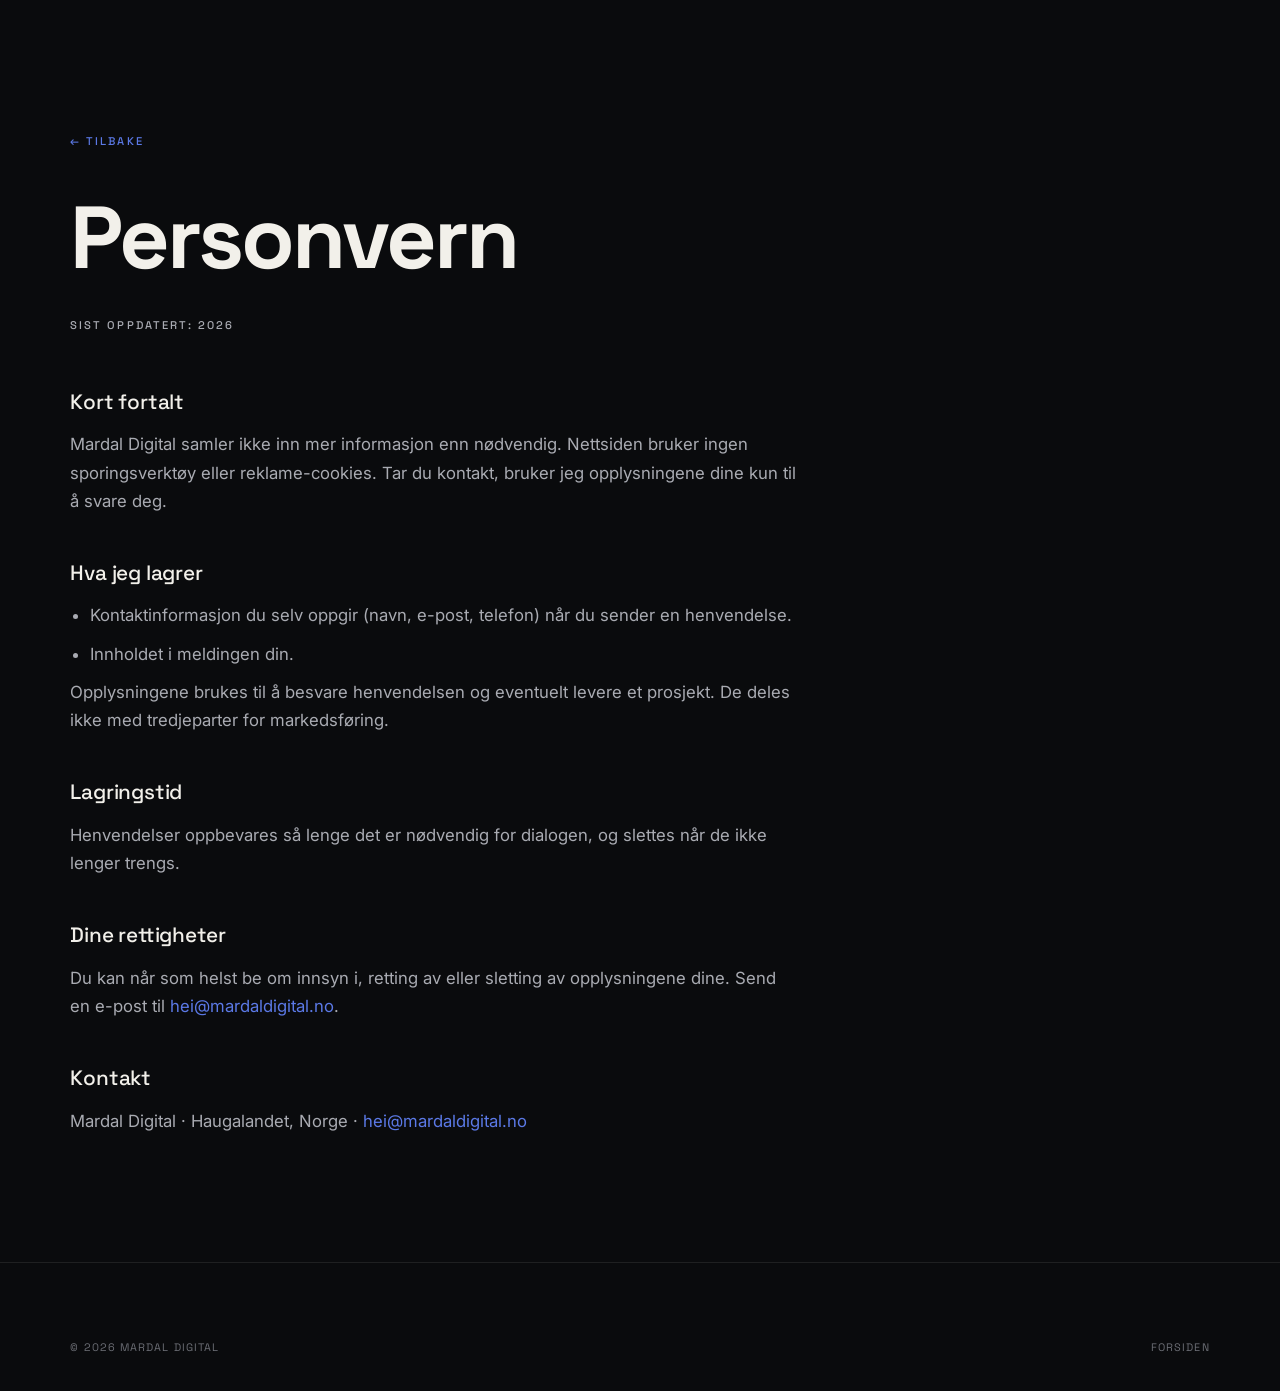
==== personvern.html @ 8a2ce215 "Mardal Digital — nettside for studioet Statisk nettside (HTML/CSS/vanilla JS) for det digitale desig" ====
<!DOCTYPE html>
<html lang="nb">
<head>
  <meta charset="UTF-8">
  <meta name="viewport" content="width=device-width, initial-scale=1.0">
  <title>Personvern — Mardal Digital</title>
  <meta name="description" content="Personvernerklæring for Mardal Digital.">
  <meta name="robots" content="index, follow">
  <meta name="theme-color" content="#0C0C0D">
  <link rel="canonical" href="https://mardaldigital.no/personvern.html">
  <link rel="icon" type="image/svg+xml" href="assets/img/favicon.svg">
  <link rel="preconnect" href="https://fonts.googleapis.com">
  <link rel="preconnect" href="https://fonts.gstatic.com" crossorigin>
  <link rel="stylesheet" href="https://fonts.googleapis.com/css2?family=Space+Grotesk:wght@400;500;700&family=Inter:wght@400;500;600&display=swap">
  <link rel="stylesheet" href="css/styles.css">
  <style>
    .legal { max-width: 66ch; }
    .legal h1 {
      font-family: var(--display); font-weight: 700;
      font-size: clamp(2.6rem, 9vw, 5.5rem); letter-spacing: -0.035em;
      line-height: 0.9; margin-bottom: 2rem;
    }
    .legal h2 {
      font-family: var(--display); font-weight: 500;
      font-size: 1.3rem; letter-spacing: -0.01em;
      margin: 2.6rem 0 0.75rem;
    }
    .legal p, .legal li { color: var(--fg-2); line-height: 1.7; margin-bottom: 0.6rem; }
    .legal ul { padding-left: 1.2rem; }
    .legal a { color: var(--accent); }
    .back { display:inline-flex; align-items:center; gap:0.5rem; margin-bottom:3rem; }
  </style>
</head>
<body>
  <a class="skip-link" href="#main">Hopp til innhold</a>
  <div class="cursor" aria-hidden="true"><span class="cursor__label">Se</span></div>

  <main class="section" id="main" style="padding-top:clamp(6rem,14vh,10rem)">
    <div class="legal">
      <a class="back label" href="index.html">← Tilbake</a>
      <h1>Personvern</h1>
      <p class="label label--dim">Sist oppdatert: 2026</p>

      <h2>Kort fortalt</h2>
      <p>Mardal Digital samler ikke inn mer informasjon enn nødvendig. Nettsiden bruker
      ingen sporingsverktøy eller reklame-cookies. Tar du kontakt, bruker jeg opplysningene
      dine kun til å svare deg.</p>

      <h2>Hva jeg lagrer</h2>
      <ul>
        <li>Kontaktinformasjon du selv oppgir (navn, e-post, telefon) når du sender en henvendelse.</li>
        <li>Innholdet i meldingen din.</li>
      </ul>
      <p>Opplysningene brukes til å besvare henvendelsen og eventuelt levere et prosjekt.
      De deles ikke med tredjeparter for markedsføring.</p>

      <h2>Lagringstid</h2>
      <p>Henvendelser oppbevares så lenge det er nødvendig for dialogen, og slettes når de
      ikke lenger trengs.</p>

      <h2>Dine rettigheter</h2>
      <p>Du kan når som helst be om innsyn i, retting av eller sletting av opplysningene dine.
      Send en e-post til <a href="mailto:hei@mardaldigital.no">hei@mardaldigital.no</a>.</p>

      <h2>Kontakt</h2>
      <p>Mardal Digital · Haugalandet, Norge · <a href="mailto:hei@mardaldigital.no">hei@mardaldigital.no</a></p>
    </div>
  </main>

  <footer class="footer">
    <div class="footer__bar">
      <span>© <span id="year">2026</span> Mardal Digital</span>
      <span><a href="index.html">Forsiden</a></span>
    </div>
  </footer>

  <script src="js/main.js"></script>
</body>
</html>
---- css/styles.css ----
/* ============================================================
   MARDAL DIGITAL — Studio
   Editorial, monokrom dybde + én dempet kald-blå aksent.
   Identitet drevet av typografi, whitespace og asymmetri.
   ============================================================ */

:root {
  /* Bakgrunner — dybde via gråtoner, ikke via lyse felt */
  --bg:        #0A0B0D;   /* near-black, hovedbakgrunn */
  --bg-2:      #0E0F12;
  --surface:   #141519;   /* mørk grå, sekundær flate */
  --surface-2: #1B1D22;   /* løftet panel */
  --surface-3: #24262C;   /* lysere panel / stage */

  /* Tekst */
  --fg:        #F2F0EA;   /* varm off-white, hovedtekst */
  --fg-2:      #A9ABB2;   /* lys grå, sekundær tekst */
  --fg-3:      #6C6E75;   /* dempet */
  --fg-4:      #45474D;   /* svært dempet / outline */

  /* Hårstreker */
  --line:   rgba(242, 240, 234, 0.09);
  --line-2: rgba(242, 240, 234, 0.16);
  --line-3: rgba(242, 240, 234, 0.28);

  /* Aksent — dempet kald elektrisk blå, brukt svært sparsomt */
  --accent:    #5B79E6;
  --accent-br: #8CA1F2;
  --accent-dk: #3A4FA8;

  /* Type */
  --display: 'Space Grotesk', 'Inter', system-ui, sans-serif;
  --sans:    'Inter', system-ui, -apple-system, 'Segoe UI', sans-serif;

  /* Layout */
  --pad: clamp(1.25rem, 5.5vw, 6rem);
  --gut: clamp(1rem, 2vw, 2rem);

  --ease:   cubic-bezier(0.16, 1, 0.3, 1);
  --ease-2: cubic-bezier(0.62, 0.04, 0.14, 1);
}

/* ---------- Reset ---------- */
*, *::before, *::after { box-sizing: border-box; }
* { margin: 0; padding: 0; }

html {
  scroll-behavior: smooth;
  -webkit-text-size-adjust: 100%;
}

body {
  font-family: var(--sans);
  background: var(--bg);
  color: var(--fg);
  line-height: 1.55;
  font-size: clamp(0.94rem, 0.9rem + 0.2vw, 1.05rem);
  -webkit-font-smoothing: antialiased;
  text-rendering: optimizeLegibility;
  overflow-x: hidden;
}

img, svg { display: block; max-width: 100%; }
a { color: inherit; text-decoration: none; }
button { font: inherit; color: inherit; background: none; border: none; cursor: pointer; }
::selection { background: var(--accent); color: #fff; }

.skip-link {
  position: absolute; left: -9999px; top: 0; z-index: 10000;
  background: var(--accent); color: #fff;
  padding: 0.7rem 1.1rem;
  font-family: var(--display); font-size: 0.75rem; letter-spacing: 0.08em;
}
.skip-link:focus { left: 1rem; top: 1rem; }

/* ---------- Typografiske primitiver ---------- */
.label {
  font-family: var(--display);
  font-weight: 500;
  font-size: 0.7rem;
  letter-spacing: 0.18em;
  text-transform: uppercase;
  color: var(--fg-2);
  display: inline-flex;
  align-items: center;
  gap: 0.55em;
}
.label b { color: var(--accent); font-weight: 500; }
.label--dim { color: var(--fg-3); }
.rule { display: inline-block; width: 2.2em; height: 1px; background: var(--line-3); }

/* ============================================================
   CUSTOM CURSOR — minimal
   ============================================================ */
.cursor {
  position: fixed; top: 0; left: 0; z-index: 9999;
  width: 40px; height: 40px;
  border: 1px solid var(--line-3);
  border-radius: 50%;
  transform: translate(-50%, -50%);
  pointer-events: none;
  opacity: 0;
  display: grid; place-items: center;
  transition: width .35s var(--ease), height .35s var(--ease),
              background .35s var(--ease), border-color .35s var(--ease),
              opacity .3s var(--ease);
  will-change: transform;
}
.cursor__label {
  font-family: var(--display); font-weight: 500;
  font-size: 0.58rem; letter-spacing: 0.12em; text-transform: uppercase;
  color: #fff; opacity: 0; transform: scale(0.6);
  transition: opacity .3s var(--ease), transform .3s var(--ease);
}
body.cursor-ready.cursor-active .cursor { opacity: 1; }
body.cursor-link .cursor { width: 12px; height: 12px; background: var(--fg); border-color: var(--fg); }
body.cursor-media .cursor {
  width: 92px; height: 92px;
  background: var(--accent); border-color: var(--accent);
}
body.cursor-media .cursor__label { opacity: 1; transform: scale(1); }
@media (pointer: coarse) { .cursor { display: none; } }

/* ============================================================
   PRELOADER — kort og subtilt
   ============================================================ */
.loader {
  position: fixed; inset: 0; z-index: 10000;
  background: var(--bg);
  display: grid; place-content: center; justify-items: center; gap: 1.4rem;
  transition: opacity .7s var(--ease), visibility .7s var(--ease);
}
.loader.done { opacity: 0; visibility: hidden; }
.loader__word {
  font-family: var(--display); font-weight: 500;
  font-size: 0.8rem; letter-spacing: 0.42em; text-transform: uppercase;
  color: var(--fg); padding-left: 0.42em;
}
.loader__track { width: min(38vw, 320px); height: 1px; background: var(--line-2); position: relative; overflow: hidden; }
.loader__track::after {
  content: ""; position: absolute; inset: 0 100% 0 0;
  background: var(--accent);
  animation: load 1.1s var(--ease-2) forwards;
}
@keyframes load { to { inset: 0 0 0 0; } }

/* ============================================================
   HEADER
   ============================================================ */
.site-header {
  position: fixed; inset: 0 0 auto 0; z-index: 900;
  display: flex; align-items: center; justify-content: space-between;
  padding: 1.4rem var(--pad);
  transition: transform .5s var(--ease), background .4s var(--ease), border-color .4s var(--ease), padding .4s var(--ease);
  border-bottom: 1px solid transparent;
}
.site-header.scrolled {
  background: rgba(10, 11, 13, 0.72);
  backdrop-filter: blur(14px);
  -webkit-backdrop-filter: blur(14px);
  border-bottom-color: var(--line);
  padding-top: 1rem; padding-bottom: 1rem;
}
.site-header.hidden { transform: translateY(-105%); }

.brand { display: inline-flex; align-items: center; gap: 0.7rem; }
.brand .md {
  width: 26px; height: 26px; flex: none;
}
.brand .md rect { fill: none; stroke: var(--fg); }
.brand .md path { fill: var(--fg); }
.brand .md line { stroke: var(--accent); }
.brand__txt {
  font-family: var(--display); font-weight: 500;
  font-size: 0.78rem; letter-spacing: 0.16em; text-transform: uppercase;
  color: var(--fg); line-height: 1;
}

.nav { display: flex; align-items: center; gap: clamp(1.2rem, 2.4vw, 2.6rem); }
.nav a {
  font-family: var(--display); font-weight: 500;
  font-size: 0.72rem; letter-spacing: 0.1em; text-transform: uppercase;
  color: var(--fg-2); position: relative; padding: 0.2rem 0;
  transition: color .3s var(--ease);
  display: inline-flex; gap: 0.45em; align-items: baseline;
}
.nav a .n { color: var(--accent); font-size: 0.62rem; }
.nav a:hover { color: var(--fg); }
.nav a::after {
  content: ""; position: absolute; left: 0; bottom: -2px; height: 1px; width: 100%;
  background: var(--accent); transform: scaleX(0); transform-origin: right;
  transition: transform .4s var(--ease);
}
.nav a:hover::after { transform: scaleX(1); transform-origin: left; }

.header-cta {
  font-family: var(--display); font-weight: 500;
  font-size: 0.72rem; letter-spacing: 0.1em; text-transform: uppercase;
  color: var(--fg);
  display: inline-flex; align-items: center; gap: 0.6em;
}
.header-cta .dot {
  width: 6px; height: 6px; border-radius: 50%; background: var(--accent);
  box-shadow: 0 0 0 0 rgba(91,121,230,0.55); animation: pulse 2.6s infinite;
}
@keyframes pulse {
  0% { box-shadow: 0 0 0 0 rgba(91,121,230,0.5); }
  70% { box-shadow: 0 0 0 7px rgba(91,121,230,0); }
  100% { box-shadow: 0 0 0 0 rgba(91,121,230,0); }
}

.menu-btn { display: none; flex-direction: column; gap: 5px; width: 30px; }
.menu-btn span { display: block; height: 1.5px; width: 100%; background: var(--fg); transition: transform .4s var(--ease), opacity .3s var(--ease); }
.menu-btn[aria-expanded="true"] span:nth-child(1) { transform: translateY(6.5px) rotate(45deg); }
.menu-btn[aria-expanded="true"] span:nth-child(2) { opacity: 0; }
.menu-btn[aria-expanded="true"] span:nth-child(3) { transform: translateY(-6.5px) rotate(-45deg); }

/* Mobil-overlay */
.mobile-nav {
  position: fixed; inset: 0; z-index: 890; background: var(--bg);
  display: flex; flex-direction: column; justify-content: center; gap: 0.2rem;
  padding: var(--pad);
  clip-path: inset(0 0 100% 0);
  transition: clip-path .7s var(--ease-2);
  pointer-events: none;
}
.mobile-nav.open { clip-path: inset(0 0 0 0); pointer-events: auto; }
.mobile-nav a {
  font-family: var(--display); font-weight: 500;
  font-size: clamp(2rem, 10vw, 3.4rem); letter-spacing: -0.02em;
  color: var(--fg); display: flex; align-items: baseline; gap: 1rem;
  padding: 0.35rem 0; border-bottom: 1px solid var(--line);
}
.mobile-nav a .n { font-size: 0.85rem; color: var(--accent); }
.mobile-nav__foot { margin-top: 2.2rem; display: flex; flex-wrap: wrap; gap: 0.8rem 2rem; }

/* ============================================================
   SECTION SHELL
   ============================================================ */
.section { position: relative; padding: clamp(5.5rem, 13vh, 12rem) var(--pad); }
.section--surface { background: var(--surface); }
.section--divider { border-top: 1px solid var(--line); }

/* 12-kolonne editorial rutenett */
.grid12 { display: grid; grid-template-columns: repeat(12, minmax(0, 1fr)); column-gap: var(--gut); }

.sec-head {
  display: grid; grid-template-columns: repeat(12, minmax(0, 1fr)); column-gap: var(--gut);
  row-gap: clamp(1.2rem, 3vw, 2rem);
  margin-bottom: clamp(3rem, 8vw, 7rem);
  align-items: end;
}
.sec-head__label { grid-column: 1 / -1; }
.sec-head__title {
  grid-column: 1 / 9;
  font-family: var(--display); font-weight: 700;
  font-size: clamp(2.4rem, 7vw, 6.5rem); line-height: 0.92; letter-spacing: -0.035em;
}
.sec-head__note { grid-column: 9 / 13; align-self: end; color: var(--fg-2); max-width: 30ch; font-size: 0.98rem; line-height: 1.5; }

/* ============================================================
   01 — HERO
   ============================================================ */
.hero {
  min-height: 100svh;
  display: grid;
  grid-template-columns: repeat(12, minmax(0, 1fr));
  grid-template-rows: minmax(6.5rem, auto) 1fr auto;
  column-gap: var(--gut);
  padding: clamp(6rem, 12vh, 8rem) var(--pad) clamp(1.6rem, 4vh, 3rem);
  position: relative;
  overflow: hidden;
}
/* svak vertikal hjelpelinje for komposisjonen */
.hero::before {
  content: ""; position: absolute; top: 0; bottom: 0;
  left: calc(var(--pad) + (100% - 2 * var(--pad)) * 0.5);
  width: 1px; background: var(--line);
  opacity: 0.6;
}
.hero__tl { grid-column: 1 / 6; grid-row: 1; align-self: start; }
.hero__tr { grid-column: 8 / 13; grid-row: 1; align-self: start; justify-self: end; text-align: right; }
.hero__tr .label { display: block; }
.hero__tr .label + .label { margin-top: 0.5rem; color: var(--fg-3); }

.hero__title { grid-column: 1 / 13; grid-row: 2; align-self: center; position: relative; }
.hero__title h1 {
  font-family: var(--display); font-weight: 700;
  font-size: clamp(3.1rem, 16.5vw, 17rem);
  line-height: 0.82; letter-spacing: -0.045em; text-transform: uppercase;
}
.hero__title .l { display: block; overflow: hidden; }
.hero__title .l > span { display: inline-block; transform: translateY(105%); transition: transform 1s var(--ease-2); }
.hero.ready .hero__title .l > span { transform: translateY(0); }
/* MARDAL er bredest (M + A + R + D) → flush; DIGITAL rykkes inn for asymmetri */
.hero__title .l2 { text-indent: clamp(0px, 7vw, 7rem); }
.hero__title .l2 > span {
  color: transparent;
  -webkit-text-stroke: clamp(1px, 0.14vw, 2px) var(--fg-4);
  text-stroke: clamp(1px, 0.14vw, 2px) var(--fg-4);
  transition-delay: 0.12s;
}
/* liten aksentindeks som overlapper tittelen */
.hero__title .idx {
  position: absolute; top: -0.4em; right: clamp(0px, 3vw, 4rem);
  font-family: var(--display); font-weight: 500;
  font-size: 0.72rem; letter-spacing: 0.16em; color: var(--accent);
  writing-mode: vertical-rl;
}

.hero__meta { grid-column: 10 / 13; grid-row: 3; justify-self: end; align-self: end; text-align: right; }
.hero__meta .label { display: block; color: var(--fg-3); }

.hero__lead { grid-column: 1 / 8; grid-row: 3; align-self: end; }
.hero__lead p {
  font-size: clamp(1.1rem, 1.7vw, 1.55rem); line-height: 1.2; letter-spacing: -0.01em;
  max-width: 26ch; color: var(--fg);
}
.hero__lead .label { margin-bottom: 1.1rem; }

.hero__scroll {
  grid-column: 1 / 4; grid-row: 3; align-self: end;
  display: none; /* plasseres i lead på store skjermer */
}

/* ============================================================
   02 — SELECTED WORK
   ============================================================ */
.case { position: relative; }
.case__head {
  display: grid; grid-template-columns: repeat(12, minmax(0,1fr)); column-gap: var(--gut);
  align-items: end; margin-bottom: clamp(2rem, 4vw, 3.5rem);
}
.case__no { grid-column: 1 / 3; font-family: var(--display); color: var(--accent); font-weight: 500; font-size: 0.9rem; letter-spacing: 0.08em; }
.case__title {
  grid-column: 1 / 10;
  font-family: var(--display); font-weight: 700; text-transform: uppercase;
  font-size: clamp(2.8rem, 11vw, 10rem); line-height: 0.82; letter-spacing: -0.045em;
  margin-top: 0.4rem;
}
.case__meta {
  grid-column: 10 / 13; align-self: end; text-align: right;
  font-family: var(--display); font-size: 0.74rem; letter-spacing: 0.06em; color: var(--fg-2); line-height: 2;
  text-transform: uppercase;
}
.case__meta a { color: var(--fg); border-bottom: 1px solid var(--accent); }

/* Stage med desktop + overlappende mobil */
.case__visual {
  position: relative;
  background: var(--surface);
  border: 1px solid var(--line);
  padding: clamp(1.5rem, 5vw, 5.5rem) clamp(1.5rem, 5vw, 5.5rem) clamp(4rem, 9vw, 8rem);
}
.case__visual .tag {
  position: absolute; top: 1.1rem; left: 1.3rem;
  font-family: var(--display); font-size: 0.62rem; letter-spacing: 0.16em; text-transform: uppercase; color: var(--fg-3);
}
.case__desktop {
  width: 100%; max-width: 1180px; margin: 0 auto;
  box-shadow: 0 40px 90px -40px rgba(0,0,0,0.8);
  will-change: transform;
}
.case__phone {
  position: absolute; right: clamp(1.2rem, 5vw, 5rem); bottom: clamp(-1rem, 1vw, 1rem);
  width: clamp(120px, 15vw, 210px);
  filter: drop-shadow(0 30px 50px rgba(0,0,0,0.6));
  will-change: transform;
}

/* Kort tekst + fakta */
.case__foot {
  display: grid; grid-template-columns: repeat(12, minmax(0,1fr)); column-gap: var(--gut); row-gap: 2.5rem;
  margin-top: clamp(2.5rem, 5vw, 4rem);
  padding-top: clamp(1.6rem, 3vw, 2.4rem);
  border-top: 1px solid var(--line);
}
.case__lead { grid-column: 1 / 7; font-size: clamp(1.15rem, 2vw, 1.6rem); line-height: 1.3; letter-spacing: -0.01em; max-width: 30ch; }
.case__facts { grid-column: 8 / 13; display: grid; grid-template-columns: 1fr 1fr; gap: 1.6rem 2rem; align-self: start; }
.case__facts dt { font-family: var(--display); font-size: 0.62rem; letter-spacing: 0.16em; text-transform: uppercase; color: var(--fg-3); margin-bottom: 0.4rem; }
.case__facts dd { color: var(--fg); font-size: 0.98rem; }

/* Skalerbar prosjektliste */
.work-list { margin-top: clamp(3rem, 6vw, 5rem); border-top: 1px solid var(--line); }
.work-list .row {
  display: grid; grid-template-columns: 3rem 1fr auto; align-items: center; gap: 1.5rem;
  padding: 1.5rem 0.2rem; border-bottom: 1px solid var(--line); color: var(--fg-3);
}
.work-list .row .n { font-family: var(--display); font-size: 0.85rem; }
.work-list .row .t { font-family: var(--display); font-weight: 700; font-size: clamp(1.2rem, 2.6vw, 1.9rem); letter-spacing: -0.02em; }
.work-list .row .s { font-family: var(--display); font-size: 0.68rem; letter-spacing: 0.14em; text-transform: uppercase; }
.work-list .row.open { color: var(--fg); }
.work-list .row.open .s { color: var(--accent); }

/* ============================================================
   03 — TJENESTER + PRISER (editorial index)
   ============================================================ */
.offer { border-top: 1px solid var(--line); }
.offer__row {
  display: grid;
  grid-template-columns: 4.5rem minmax(0, 1fr) minmax(0, 26ch) auto;
  column-gap: clamp(1rem, 3vw, 3rem); align-items: baseline;
  padding: clamp(1.8rem, 3.5vw, 2.8rem) 0.2rem;
  border-bottom: 1px solid var(--line);
  transition: background .4s var(--ease);
}
.offer__row:hover { background: var(--bg-2); }
.offer__no { font-family: var(--display); font-size: 0.8rem; color: var(--fg-3); transition: color .3s var(--ease); }
.offer__row:hover .offer__no { color: var(--accent); }
.offer__name {
  font-family: var(--display); font-weight: 700;
  font-size: clamp(1.6rem, 4vw, 3.1rem); letter-spacing: -0.03em; line-height: 1;
  transition: transform .5s var(--ease);
}
.offer__row:hover .offer__name { transform: translateX(clamp(0px, 1.2vw, 1.1rem)); }
.offer__desc { color: var(--fg-2); font-size: 0.96rem; line-height: 1.5; }
.offer__price { justify-self: end; text-align: right; }
.offer__price .amt { font-family: var(--display); font-weight: 500; font-size: clamp(1rem, 1.8vw, 1.35rem); color: var(--fg); white-space: nowrap; }
.offer__price .from { display: block; font-family: var(--display); font-size: 0.6rem; letter-spacing: 0.16em; text-transform: uppercase; color: var(--fg-3); margin-bottom: 0.3rem; }
.offer__note {
  margin-top: 1.6rem; font-family: var(--display);
  font-size: 0.66rem; letter-spacing: 0.14em; text-transform: uppercase; color: var(--fg-3);
}

/* ============================================================
   04 — PROSESS
   ============================================================ */
.proc__intro {
  grid-column: 1 / 8;
  font-family: var(--display); font-weight: 500;
  font-size: clamp(1.5rem, 3.6vw, 2.8rem); line-height: 1.08; letter-spacing: -0.025em;
  color: var(--fg); max-width: 20ch;
  margin-bottom: clamp(3rem, 6vw, 5rem);
}
.steps { border-top: 1px solid var(--line-2); }
.step {
  display: grid; grid-template-columns: 5.5rem minmax(0,1fr) minmax(0, 42ch);
  column-gap: clamp(1rem, 4vw, 4rem); align-items: baseline;
  padding: clamp(1.8rem, 4vw, 3rem) 0.2rem;
  border-bottom: 1px solid var(--line);
  transition: background .4s var(--ease);
}
.step:hover { background: var(--surface); }
.step__no { font-family: var(--display); font-size: 0.8rem; letter-spacing: 0.06em; color: var(--accent); }
.step__title {
  font-family: var(--display); font-weight: 700;
  font-size: clamp(1.7rem, 4.5vw, 3.4rem); letter-spacing: -0.03em; line-height: 1;
}
.step__desc { color: var(--fg-2); line-height: 1.55; padding-top: 0.5rem; }

/* ============================================================
   05 — OM
   ============================================================ */
.about { display: grid; grid-template-columns: repeat(12, minmax(0,1fr)); column-gap: var(--gut); row-gap: clamp(2.5rem, 5vw, 4.5rem); }
.about__statement {
  grid-column: 1 / 10;
  font-family: var(--display); font-weight: 500;
  font-size: clamp(1.7rem, 4.4vw, 3.6rem); line-height: 1.12; letter-spacing: -0.03em;
  max-width: 22ch;
}
.about__statement .dim { color: var(--fg-3); }
.about__side { grid-column: 11 / 13; align-self: start; }
.about__meta { grid-column: 1 / 13; display: grid; grid-template-columns: repeat(3, 1fr); gap: clamp(1.5rem, 3vw, 3rem); border-top: 1px solid var(--line); padding-top: clamp(2rem, 4vw, 3rem); }
.about__meta h4 { font-family: var(--display); font-size: 0.66rem; letter-spacing: 0.16em; text-transform: uppercase; color: var(--fg-3); margin-bottom: 1rem; }
.about__meta ul { list-style: none; display: grid; gap: 0.55rem; }
.about__meta li { display: flex; align-items: baseline; gap: 0.7rem; color: var(--fg-2); }
.about__meta li::before { content: ""; width: 0.55em; height: 1px; background: var(--accent); transform: translateY(-0.3em); flex: none; }

/* ============================================================
   06 — KONTAKT
   ============================================================ */
.contact__pre { color: var(--fg-2); max-width: 26ch; font-size: clamp(1.05rem, 2vw, 1.4rem); line-height: 1.25; margin-bottom: clamp(2.2rem, 5vw, 3.5rem); }
.contact__mail {
  font-family: var(--display); font-weight: 700;
  font-size: clamp(2rem, 9.5vw, 9.5rem); line-height: 0.86; letter-spacing: -0.045em;
  display: inline-block; color: var(--fg); word-break: break-word;
  transition: color .4s var(--ease);
}
.contact__mail:hover { color: var(--accent); }
.contact__mail .arw { display: inline-block; transition: transform .4s var(--ease); }
.contact__mail:hover .arw { transform: translate(0.12em, -0.12em); }
.contact__row {
  margin-top: clamp(3rem, 7vw, 6rem); display: grid;
  grid-template-columns: repeat(12, minmax(0,1fr)); column-gap: var(--gut); row-gap: 2rem;
  border-top: 1px solid var(--line); padding-top: 2.2rem;
}
.contact__row .block { grid-column: span 4; }
.contact__row .block:last-child { justify-self: end; text-align: right; }
.contact__row .block .label { display: block; margin-bottom: 0.7rem; }
.contact__row .block a:hover { color: var(--accent); }
.contact__row .socials { display: flex; gap: 1.4rem; font-family: var(--display); font-size: 0.74rem; letter-spacing: 0.1em; text-transform: uppercase; }
.contact__row .socials a { position: relative; }
.contact__row .socials a::after { content:""; position:absolute; left:0; bottom:-3px; height:1px; width:100%; background: var(--accent); transform: scaleX(0); transform-origin:right; transition: transform .4s var(--ease); }
.contact__row .socials a:hover::after { transform: scaleX(1); transform-origin:left; }

/* ============================================================
   FOOTER
   ============================================================ */
.footer { padding: clamp(3rem, 6vw, 5rem) var(--pad) 2.2rem; border-top: 1px solid var(--line); }
.footer__big {
  font-family: var(--display); font-weight: 700; text-transform: uppercase;
  font-size: clamp(2.6rem, 15vw, 13rem); line-height: 0.82; letter-spacing: -0.04em;
  color: transparent; -webkit-text-stroke: 1px var(--line-2); text-stroke: 1px var(--line-2);
  margin-bottom: 2rem; white-space: nowrap; overflow: hidden;
}
.footer__bar {
  display: flex; justify-content: space-between; gap: 1.4rem; flex-wrap: wrap; align-items: center;
  font-family: var(--display); font-size: 0.68rem; letter-spacing: 0.1em; text-transform: uppercase; color: var(--fg-3);
}
.footer__bar a:hover { color: var(--fg); }
.footer__clock b { color: var(--accent); font-weight: 500; }

/* ============================================================
   REVEAL
   ============================================================ */
[data-reveal] {
  opacity: 0; transform: translateY(24px);
  transition: opacity 1s var(--ease), transform 1s var(--ease);
  transition-delay: calc(var(--i, 0) * 80ms);
}
[data-reveal].in { opacity: 1; transform: none; }

/* ============================================================
   RESPONSIVE
   ============================================================ */
@media (max-width: 1024px) {
  .sec-head__title { grid-column: 1 / 10; }
  .sec-head__note { grid-column: 1 / 9; }
  .case__lead { grid-column: 1 / 13; }
  .case__facts { grid-column: 1 / 13; }
  .proc__intro { grid-column: 1 / 13; }
  .about__statement { grid-column: 1 / 13; }
  .about__side { grid-column: 1 / 13; }
  .offer__row { grid-template-columns: 3rem minmax(0,1fr) auto; }
  .offer__desc { display: none; }
}
@media (max-width: 720px) {
  .nav, .header-cta { display: none; }
  .menu-btn { display: flex; }
  .hero { grid-template-rows: auto 1fr auto auto; }
  .hero::before { display: none; }
  .hero__tr { grid-column: 7 / 13; }
  .hero__title .l2 { text-indent: 0; }
  .hero__title .idx { display: none; }
  .hero__lead { grid-column: 1 / 13; }
  .hero__meta { grid-column: 1 / 13; grid-row: 4; justify-self: start; text-align: left; margin-top: 1.5rem; }
  .case__title { grid-column: 1 / 13; }
  .case__meta { grid-column: 1 / 13; text-align: left; margin-top: 1rem; }
  .case__phone { position: static; width: 46%; margin: 1.5rem 0 0 auto; }
  .step { grid-template-columns: 3rem 1fr; }
  .step__desc { grid-column: 1 / 3; padding-top: 1rem; }
  .about__meta { grid-template-columns: 1fr; }
  .contact__row .block { grid-column: span 12; }
  .contact__row .block:last-child { justify-self: start; text-align: left; }
  .footer__big { white-space: normal; }
}

/* ============================================================
   A11Y / MOTION
   ============================================================ */
:focus-visible { outline: 2px solid var(--accent); outline-offset: 3px; }

@media (prefers-reduced-motion: reduce) {
  *, *::before, *::after { animation-duration: .001ms !important; animation-iteration-count: 1 !important; transition-duration: .001ms !important; scroll-behavior: auto !important; }
  .hero__title .l > span { transform: none !important; }
  [data-reveal] { opacity: 1 !important; transform: none !important; }
  .loader { display: none !important; }
  .cursor { display: none !important; }
}
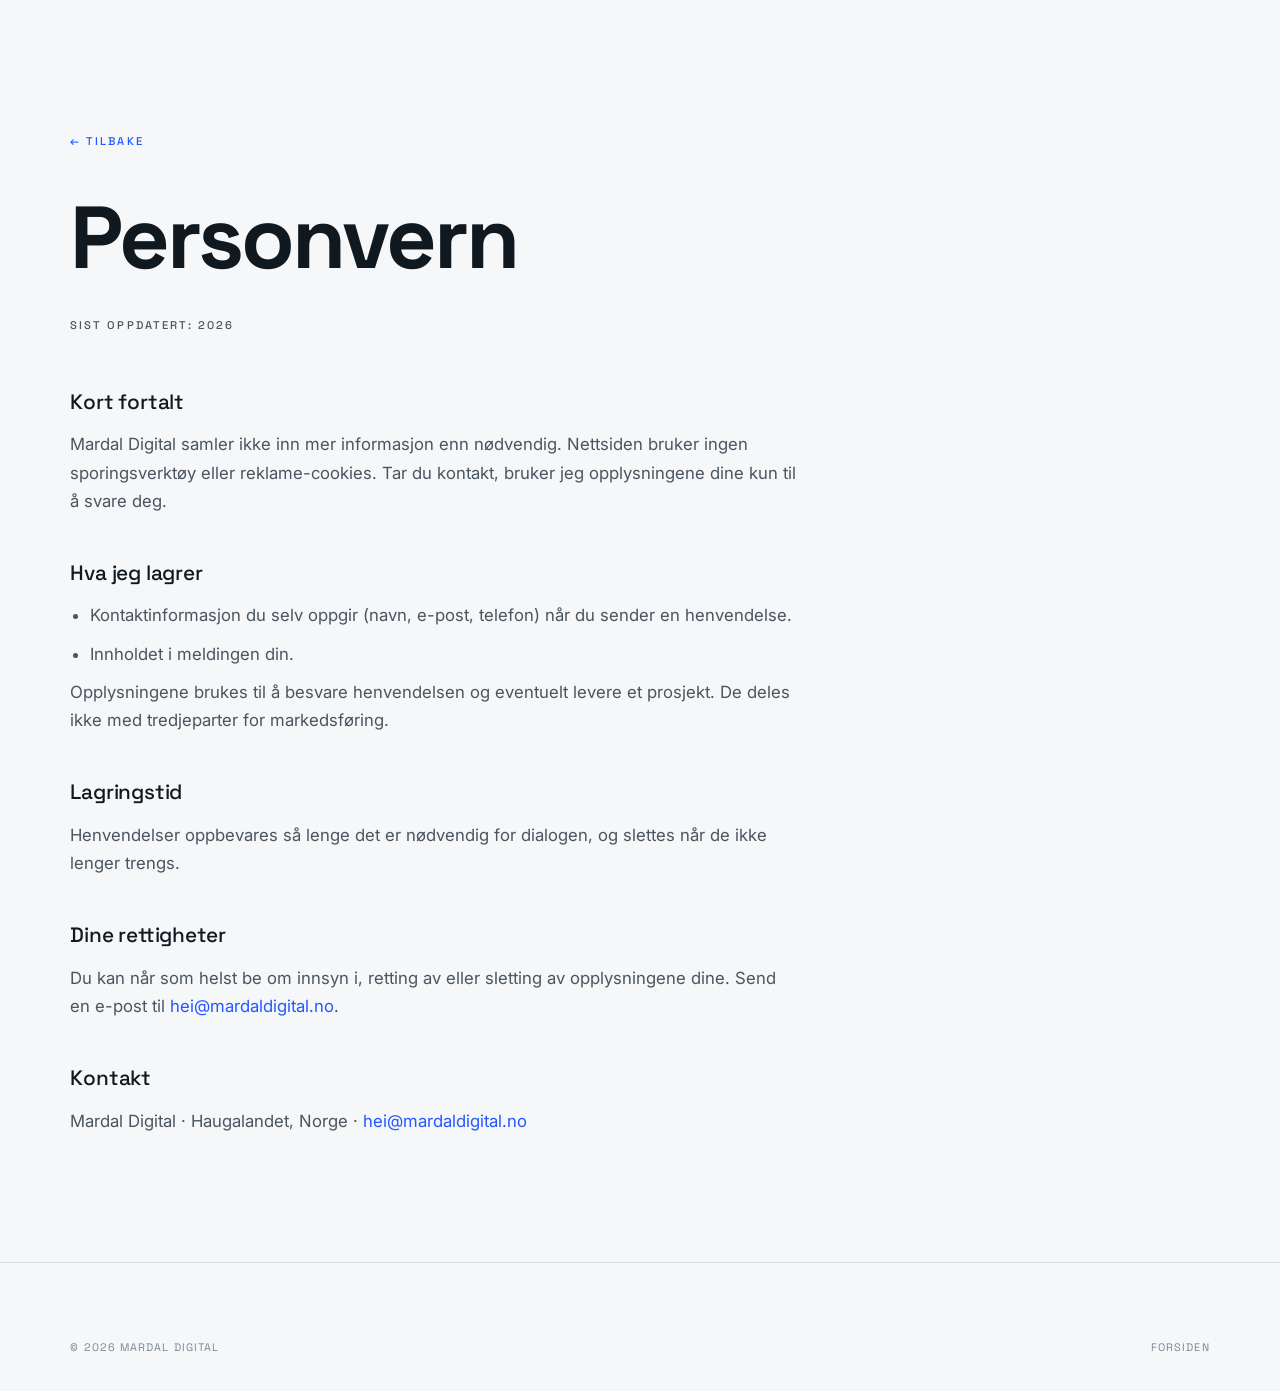
==== commit 317eaf4a: "Palette: bytt til lyst, varmt premium-uttrykk med blå aksent Full fargeomlegging fra mørkt til lyst," ====
--- a/personvern.html
+++ b/personvern.html
@@ -6,7 +6,7 @@
   <title>Personvern — Mardal Digital</title>
   <meta name="description" content="Personvernerklæring for Mardal Digital.">
   <meta name="robots" content="index, follow">
-  <meta name="theme-color" content="#0C0C0D">
+  <meta name="theme-color" content="#F5F7F8">
   <link rel="canonical" href="https://mardaldigital.no/personvern.html">
   <link rel="icon" type="image/svg+xml" href="assets/img/favicon.svg">
   <link rel="preconnect" href="https://fonts.googleapis.com">
--- a/css/styles.css
+++ b/css/styles.css
@@ -5,28 +5,34 @@
    ============================================================ */
 
 :root {
-  /* Bakgrunner — dybde via gråtoner, ikke via lyse felt */
-  --bg:        #0A0B0D;   /* near-black, hovedbakgrunn */
-  --bg-2:      #0E0F12;
-  --surface:   #141519;   /* mørk grå, sekundær flate */
-  --surface-2: #1B1D22;   /* løftet panel */
-  --surface-3: #24262C;   /* lysere panel / stage */
-
-  /* Tekst */
-  --fg:        #F2F0EA;   /* varm off-white, hovedtekst */
-  --fg-2:      #A9ABB2;   /* lys grå, sekundær tekst */
-  --fg-3:      #6C6E75;   /* dempet */
-  --fg-4:      #45474D;   /* svært dempet / outline */
-
-  /* Hårstreker */
-  --line:   rgba(242, 240, 234, 0.09);
-  --line-2: rgba(242, 240, 234, 0.16);
-  --line-3: rgba(242, 240, 234, 0.28);
-
-  /* Aksent — dempet kald elektrisk blå, brukt svært sparsomt */
-  --accent:    #5B79E6;
-  --accent-br: #8CA1F2;
-  --accent-dk: #3A4FA8;
+  /* Bakgrunner — lyst og luftig, med svært svake blågrå toner (ingen ren hvit) */
+  --bg:        #F5F7F8;   /* off-white / veldig lys grå, hovedbakgrunn */
+  --bg-2:      #EDF1F6;   /* svak blågrå — vekslende seksjon / hover */
+  --surface:   #E8EEF4;   /* kort / panel (svak blågrå) */
+  --surface-2: #DFE7F0;   /* dypere panel */
+  --surface-3: #FCFDFE;   /* nær-hvit hevet flate (ikke ren hvit) */
+
+  /* Tekst (ingen ren svart) */
+  --fg:        #101820;   /* mørk blå/svart, hovedtekst */
+  --fg-2:      #4A5560;   /* slate, sekundær tekst */
+  --fg-3:      #7A8695;   /* dempet */
+  --fg-4:      #C0CAD6;   /* svært lys — svake grafiske detaljer */
+
+  /* Hårstreker (mørke på lyst) */
+  --line:   rgba(16, 24, 32, 0.10);
+  --line-2: rgba(16, 24, 32, 0.15);
+  --line-3: rgba(16, 24, 32, 0.24);
+
+  /* Aksent — moderne blå, brukt strategisk (ikke store flater) */
+  --accent:     #2457FF;                    /* primær blå */
+  --accent-2:   #8FA8FF;                    /* sekundær lys blå */
+  --accent-br:  #4E77FF;                    /* lysere hover */
+  --accent-dk:  #1B44CC;                    /* mørkere (aktiv) */
+  --accent-soft: rgba(36, 87, 255, 0.07);   /* svak blå hover-flate */
+
+  /* Myke, blå-nøytrale skygger for lys premium-dybde */
+  --shadow:    0 30px 70px -42px rgba(16, 24, 32, 0.30);
+  --shadow-sm: 0 14px 34px -20px rgba(16, 24, 32, 0.16);
 
   /* Type */
   --display: 'Space Grotesk', 'Inter', system-ui, sans-serif;
@@ -155,7 +161,7 @@
   border-bottom: 1px solid transparent;
 }
 .site-header.scrolled {
-  background: rgba(10, 11, 13, 0.72);
+  background: rgba(245, 247, 248, 0.78);
   backdrop-filter: blur(14px);
   -webkit-backdrop-filter: blur(14px);
   border-bottom-color: var(--line);
@@ -201,12 +207,12 @@
 }
 .header-cta .dot {
   width: 6px; height: 6px; border-radius: 50%; background: var(--accent);
-  box-shadow: 0 0 0 0 rgba(91,121,230,0.55); animation: pulse 2.6s infinite;
+  box-shadow: 0 0 0 0 rgba(36,87,255,0.5); animation: pulse 2.6s infinite;
 }
 @keyframes pulse {
-  0% { box-shadow: 0 0 0 0 rgba(91,121,230,0.5); }
-  70% { box-shadow: 0 0 0 7px rgba(91,121,230,0); }
-  100% { box-shadow: 0 0 0 0 rgba(91,121,230,0); }
+  0% { box-shadow: 0 0 0 0 rgba(36,87,255,0.45); }
+  70% { box-shadow: 0 0 0 7px rgba(36,87,255,0); }
+  100% { box-shadow: 0 0 0 0 rgba(36,87,255,0); }
 }
 
 .menu-btn { display: none; flex-direction: column; gap: 5px; width: 30px; }
@@ -289,16 +295,48 @@
   font-size: clamp(3.1rem, 16.5vw, 17rem);
   line-height: 0.82; letter-spacing: -0.045em; text-transform: uppercase;
 }
-.hero__title .l { display: block; overflow: hidden; }
-.hero__title .l > span { display: inline-block; transform: translateY(105%); transition: transform 1s var(--ease-2); }
-.hero.ready .hero__title .l > span { transform: translateY(0); }
+.hero__title .l { display: block; }
+.hero__title .w { display: inline-block; white-space: nowrap; text-indent: 0; } /* samlet ord; nullstiller arvet text-indent */
+.hero__title .ch { display: inline-block; text-indent: 0; will-change: opacity, transform; }
+
 /* MARDAL er bredest (M + A + R + D) → flush; DIGITAL rykkes inn for asymmetri */
 .hero__title .l2 { text-indent: clamp(0px, 7vw, 7rem); }
-.hero__title .l2 > span {
-  color: transparent;
-  -webkit-text-stroke: clamp(1px, 0.14vw, 2px) var(--fg-4);
-  text-stroke: clamp(1px, 0.14vw, 2px) var(--fg-4);
-  transition-delay: 0.12s;
+
+/* ---- Intro-reveal ----------------------------------------------------------
+   Når siden åpnes skrives "MARDAL DIGITAL" inn bokstav for bokstav: hver bokstav
+   kommer frem med subtil opacity + en liten oppadgående bevegelse + kort glød,
+   sekvensielt fra venstre. Når navnet står ferdig, kommer resten av hero-seksjonen
+   rolig frem. Teksten er vanlig HTML (aria-label på h1 gir korrekt navn for
+   skjermlesere/SEO), og layout, spacing og farger er uendret. ---------------- */
+@media (prefers-reduced-motion: no-preference) {
+  /* Startpunkt før .ready: navnet og resten av hero er usynlig */
+  .hero:not(.ready) .hero__title .ch { opacity: 0; }
+  .hero:not(.ready) .hero__tl,
+  .hero:not(.ready) .hero__tr,
+  .hero:not(.ready) .hero__title .idx,
+  .hero:not(.ready) .hero__lead,
+  .hero:not(.ready) .hero__meta { opacity: 0; }
+
+  /* Bokstavene skrives inn, én etter én */
+  .hero.ready .hero__title .ch {
+    animation: chIn 0.5s cubic-bezier(0.22, 0.7, 0.24, 1) both;
+    animation-delay: calc(var(--i) * 0.04s);
+  }
+  /* Resten av hero kommer rolig frem etter at navnet står ferdig (~1s) */
+  .hero.ready .hero__tl         { animation: heroFade 0.7s var(--ease) 1.02s both; }
+  .hero.ready .hero__tr         { animation: heroFade 0.7s var(--ease) 1.08s both; }
+  .hero.ready .hero__title .idx { animation: heroFade 0.7s var(--ease) 1.10s both; }
+  .hero.ready .hero__lead       { animation: heroFade 0.7s var(--ease) 1.14s both; }
+  .hero.ready .hero__meta       { animation: heroFade 0.7s var(--ease) 1.22s both; }
+}
+@keyframes chIn {
+  0%   { opacity: 0; transform: translateY(0.22em); text-shadow: 0 0 18px rgba(36, 87, 255, 0.28); }
+  55%  { opacity: 1; }
+  100% { opacity: 1; transform: translateY(0);      text-shadow: 0 0 0 rgba(36, 87, 255, 0); }
+}
+@keyframes heroFade {
+  from { opacity: 0; transform: translateY(9px); }
+  to   { opacity: 1; transform: none; }
 }
 /* liten aksentindeks som overlapper tittelen */
 .hero__title .idx {
@@ -345,28 +383,64 @@
 }
 .case__meta a { color: var(--fg); border-bottom: 1px solid var(--accent); }
 
-/* Stage med desktop + overlappende mobil */
+/* Stage med ekte forrebygg.no vist på laptop + overlappende mobil */
 .case__visual {
   position: relative;
-  background: var(--surface);
+  background: radial-gradient(120% 120% at 50% 0%, var(--surface-3) 0%, var(--surface) 60%, var(--bg-2) 100%);
   border: 1px solid var(--line);
-  padding: clamp(1.5rem, 5vw, 5.5rem) clamp(1.5rem, 5vw, 5.5rem) clamp(4rem, 9vw, 8rem);
+  box-shadow: var(--shadow-sm);
+  padding: clamp(2rem, 6vw, 6rem) clamp(1.25rem, 5vw, 6rem) clamp(4rem, 9vw, 8.5rem);
 }
 .case__visual .tag {
   position: absolute; top: 1.1rem; left: 1.3rem;
   font-family: var(--display); font-size: 0.62rem; letter-spacing: 0.16em; text-transform: uppercase; color: var(--fg-3);
 }
-.case__desktop {
-  width: 100%; max-width: 1180px; margin: 0 auto;
-  box-shadow: 0 40px 90px -40px rgba(0,0,0,0.8);
+.case__visual .tag::before { content: "● "; color: #12B886; font-size: 0.7em; }
+
+/* ---- Laptop ---- */
+.laptop { width: 100%; max-width: 1040px; margin: 0 auto; will-change: transform; }
+.laptop__lid {
+  background: #17181B;
+  border: 1px solid rgba(255,255,255,0.10);
+  border-radius: 16px 16px 4px 4px;
+  padding: 12px 12px 0;
+  position: relative;
+  box-shadow: 0 42px 80px -38px rgba(16,24,32,0.38), inset 0 1px 0 rgba(255,255,255,0.06);
+}
+.laptop__cam { position: absolute; top: 6px; left: 50%; transform: translateX(-50%); width: 5px; height: 5px; border-radius: 50%; background: #34353a; }
+.laptop__screen { overflow: hidden; border-radius: 4px; background: #0d1217; margin-top: 4px; }
+.laptop__screen img { display: block; width: 100%; }
+.laptop__deck {
+  position: relative;
+  width: 112%; margin-left: -6%;
+  height: clamp(14px, 1.6vw, 20px);
+  background: linear-gradient(180deg, #babcc2 0%, #85878e 42%, #5c5e65 60%, #a7a9b0 100%);
+  border-radius: 0 0 14px 14px;
+}
+.laptop__deck::before { /* hengsel-skygge */
+  content: ""; position: absolute; inset: 0 0 auto 0; height: 3px;
+  background: linear-gradient(180deg, #303237, #17181b);
+}
+.laptop__notch {
+  position: absolute; top: 3px; left: 50%; transform: translateX(-50%);
+  width: 12%; height: clamp(5px, 0.7vw, 8px);
+  background: #6d6f76; border-radius: 0 0 8px 8px;
+}
+
+/* ---- Phone ---- */
+.phone {
+  position: absolute; right: clamp(0.6rem, 4vw, 4rem); bottom: clamp(-1.5rem, 0vw, 0.5rem);
+  width: clamp(112px, 14vw, 190px);
+  background: #0d0d0f;
+  border: 1px solid rgba(255,255,255,0.12);
+  border-radius: 26px;
+  padding: 8px;
+  box-shadow: 0 32px 55px -26px rgba(16,24,32,0.34);
   will-change: transform;
 }
-.case__phone {
-  position: absolute; right: clamp(1.2rem, 5vw, 5rem); bottom: clamp(-1rem, 1vw, 1rem);
-  width: clamp(120px, 15vw, 210px);
-  filter: drop-shadow(0 30px 50px rgba(0,0,0,0.6));
-  will-change: transform;
-}
+.phone__speaker { position: absolute; top: 15px; left: 50%; transform: translateX(-50%); width: 34%; height: 6px; background: #0a0e13; border-radius: 6px; z-index: 2; }
+.phone__screen { overflow: hidden; border-radius: 19px; background: #0d1217; }
+.phone__screen img { display: block; width: 100%; }
 
 /* Kort tekst + fakta */
 .case__foot {
@@ -404,7 +478,7 @@
   border-bottom: 1px solid var(--line);
   transition: background .4s var(--ease);
 }
-.offer__row:hover { background: var(--bg-2); }
+.offer__row:hover { background: var(--accent-soft); }
 .offer__no { font-family: var(--display); font-size: 0.8rem; color: var(--fg-3); transition: color .3s var(--ease); }
 .offer__row:hover .offer__no { color: var(--accent); }
 .offer__name {
@@ -440,7 +514,7 @@
   border-bottom: 1px solid var(--line);
   transition: background .4s var(--ease);
 }
-.step:hover { background: var(--surface); }
+.step:hover { background: var(--accent-soft); }
 .step__no { font-family: var(--display); font-size: 0.8rem; letter-spacing: 0.06em; color: var(--accent); }
 .step__title {
   font-family: var(--display); font-weight: 700;
@@ -546,7 +620,7 @@
   .hero__meta { grid-column: 1 / 13; grid-row: 4; justify-self: start; text-align: left; margin-top: 1.5rem; }
   .case__title { grid-column: 1 / 13; }
   .case__meta { grid-column: 1 / 13; text-align: left; margin-top: 1rem; }
-  .case__phone { position: static; width: 46%; margin: 1.5rem 0 0 auto; }
+  .phone { position: static; width: 44%; margin: 1.5rem 0 0 auto; }
   .step { grid-template-columns: 3rem 1fr; }
   .step__desc { grid-column: 1 / 3; padding-top: 1rem; }
   .about__meta { grid-template-columns: 1fr; }
@@ -562,7 +636,8 @@
 
 @media (prefers-reduced-motion: reduce) {
   *, *::before, *::after { animation-duration: .001ms !important; animation-iteration-count: 1 !important; transition-duration: .001ms !important; scroll-behavior: auto !important; }
-  .hero__title .l > span { transform: none !important; }
+  .hero__title .ch { opacity: 1 !important; transform: none !important; text-shadow: none !important; animation: none !important; }
+  .hero__tl, .hero__tr, .hero__lead, .hero__meta, .hero__title .idx { opacity: 1 !important; transform: none !important; animation: none !important; }
   [data-reveal] { opacity: 1 !important; transform: none !important; }
   .loader { display: none !important; }
   .cursor { display: none !important; }
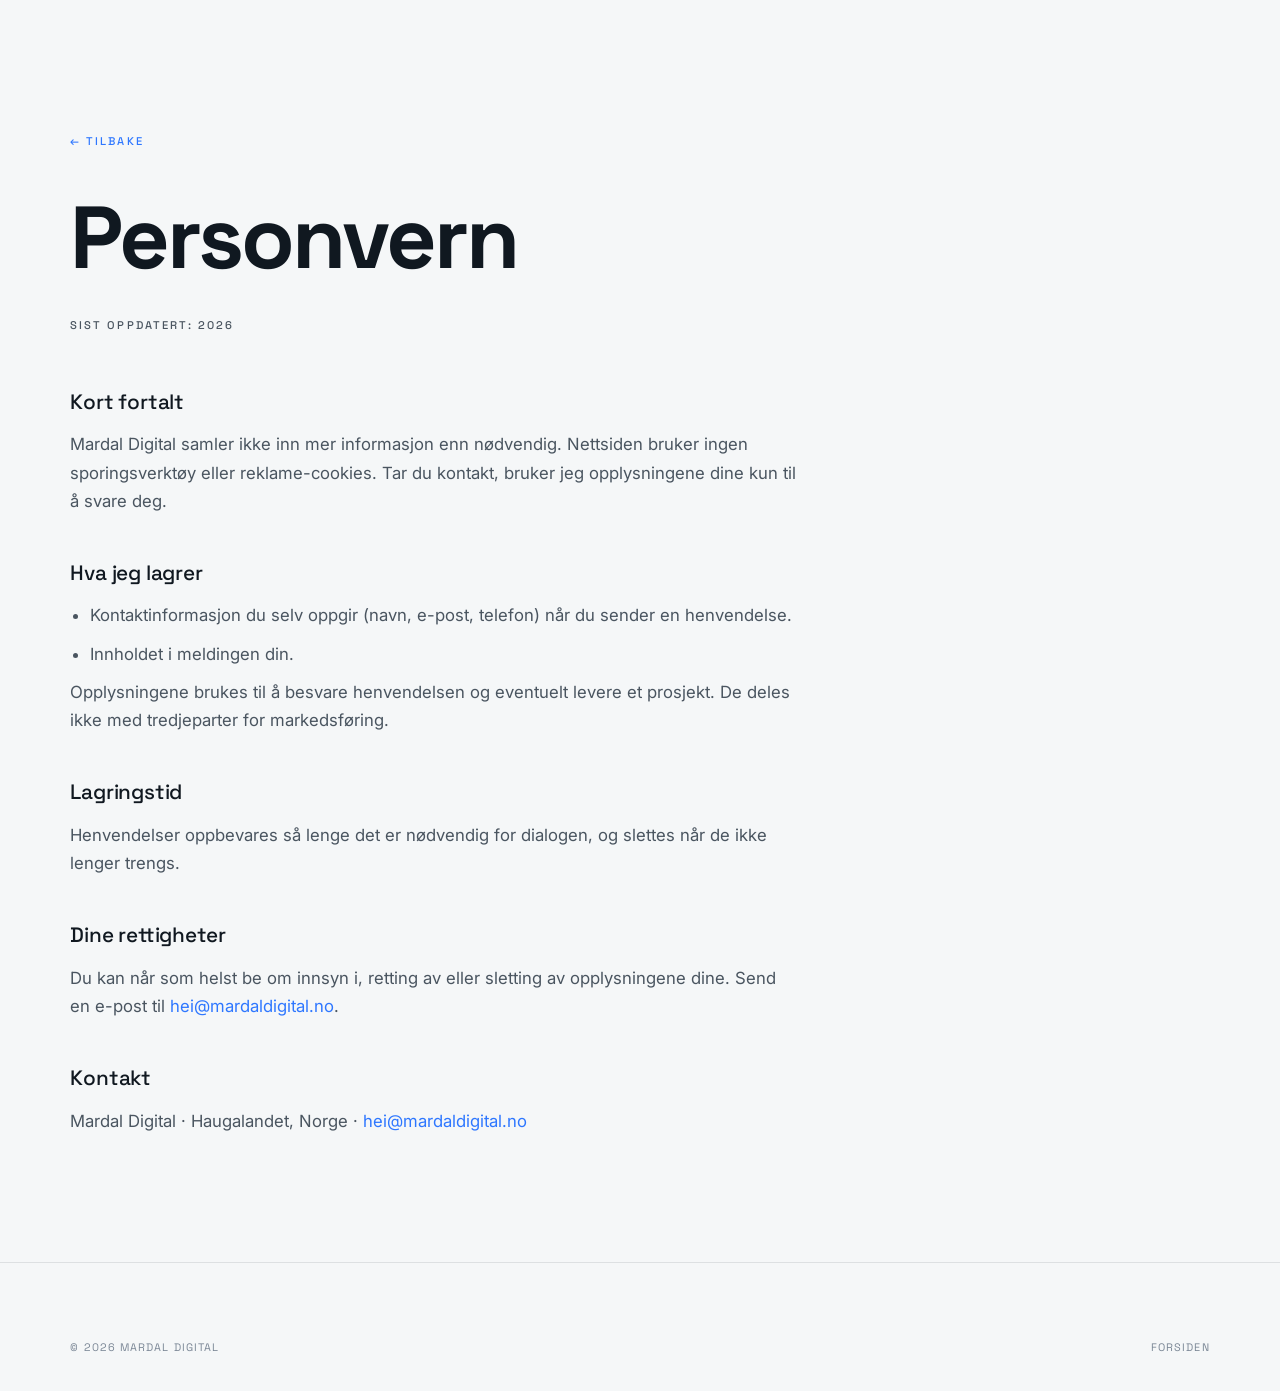
==== commit da1157b9: "Cache-busting: versjonér CSS/JS-lenker (?v=2) Legger til versjonsparameter på styles.css og main.js " ====
--- a/personvern.html
+++ b/personvern.html
@@ -12,7 +12,7 @@
   <link rel="preconnect" href="https://fonts.googleapis.com">
   <link rel="preconnect" href="https://fonts.gstatic.com" crossorigin>
   <link rel="stylesheet" href="https://fonts.googleapis.com/css2?family=Space+Grotesk:wght@400;500;700&family=Inter:wght@400;500;600&display=swap">
-  <link rel="stylesheet" href="css/styles.css">
+  <link rel="stylesheet" href="css/styles.css?v=2">
   <style>
     .legal { max-width: 66ch; }
     .legal h1 {
@@ -74,6 +74,6 @@
     </div>
   </footer>
 
-  <script src="js/main.js"></script>
+  <script src="js/main.js?v=2"></script>
 </body>
 </html>
--- a/css/styles.css
+++ b/css/styles.css
@@ -23,12 +23,13 @@
   --line-2: rgba(16, 24, 32, 0.15);
   --line-3: rgba(16, 24, 32, 0.24);
 
-  /* Aksent — moderne blå, brukt strategisk (ikke store flater) */
-  --accent:     #2457FF;                    /* primær blå */
-  --accent-2:   #8FA8FF;                    /* sekundær lys blå */
-  --accent-br:  #4E77FF;                    /* lysere hover */
-  --accent-dk:  #1B44CC;                    /* mørkere (aktiv) */
-  --accent-soft: rgba(36, 87, 255, 0.07);   /* svak blå hover-flate */
+  /* Aksent — lysere neon-blå (blanding av neon blå + blå), brukt strategisk */
+  --accent:     #2E77FF;                    /* primær: lys elektrisk blå */
+  --accent-2:   #79B4FF;                    /* sekundær neon lys blå */
+  --accent-br:  #57A0FF;                    /* lysere hover */
+  --accent-dk:  #1E58E6;                    /* mørkere (aktiv) */
+  --accent-soft: rgba(46, 119, 255, 0.08);  /* svak neon-blå hover-flate */
+  --accent-grad: linear-gradient(118deg, #2E77FF 0%, #56A6FF 100%); /* neon↔blå */
 
   /* Myke, blå-nøytrale skygger for lys premium-dybde */
   --shadow:    0 30px 70px -42px rgba(16, 24, 32, 0.30);
@@ -207,12 +208,12 @@
 }
 .header-cta .dot {
   width: 6px; height: 6px; border-radius: 50%; background: var(--accent);
-  box-shadow: 0 0 0 0 rgba(36,87,255,0.5); animation: pulse 2.6s infinite;
+  box-shadow: 0 0 0 0 rgba(46,119,255,0.5); animation: pulse 2.6s infinite;
 }
 @keyframes pulse {
-  0% { box-shadow: 0 0 0 0 rgba(36,87,255,0.45); }
-  70% { box-shadow: 0 0 0 7px rgba(36,87,255,0); }
-  100% { box-shadow: 0 0 0 0 rgba(36,87,255,0); }
+  0% { box-shadow: 0 0 0 0 rgba(46,119,255,0.45); }
+  70% { box-shadow: 0 0 0 7px rgba(46,119,255,0); }
+  100% { box-shadow: 0 0 0 0 rgba(46,119,255,0); }
 }
 
 .menu-btn { display: none; flex-direction: column; gap: 5px; width: 30px; }
@@ -330,9 +331,9 @@
   .hero.ready .hero__meta       { animation: heroFade 0.7s var(--ease) 1.22s both; }
 }
 @keyframes chIn {
-  0%   { opacity: 0; transform: translateY(0.22em); text-shadow: 0 0 18px rgba(36, 87, 255, 0.28); }
+  0%   { opacity: 0; transform: translateY(0.22em); text-shadow: 0 0 18px rgba(46, 119, 255, 0.28); }
   55%  { opacity: 1; }
-  100% { opacity: 1; transform: translateY(0);      text-shadow: 0 0 0 rgba(36, 87, 255, 0); }
+  100% { opacity: 1; transform: translateY(0);      text-shadow: 0 0 0 rgba(46, 119, 255, 0); }
 }
 @keyframes heroFade {
   from { opacity: 0; transform: translateY(9px); }
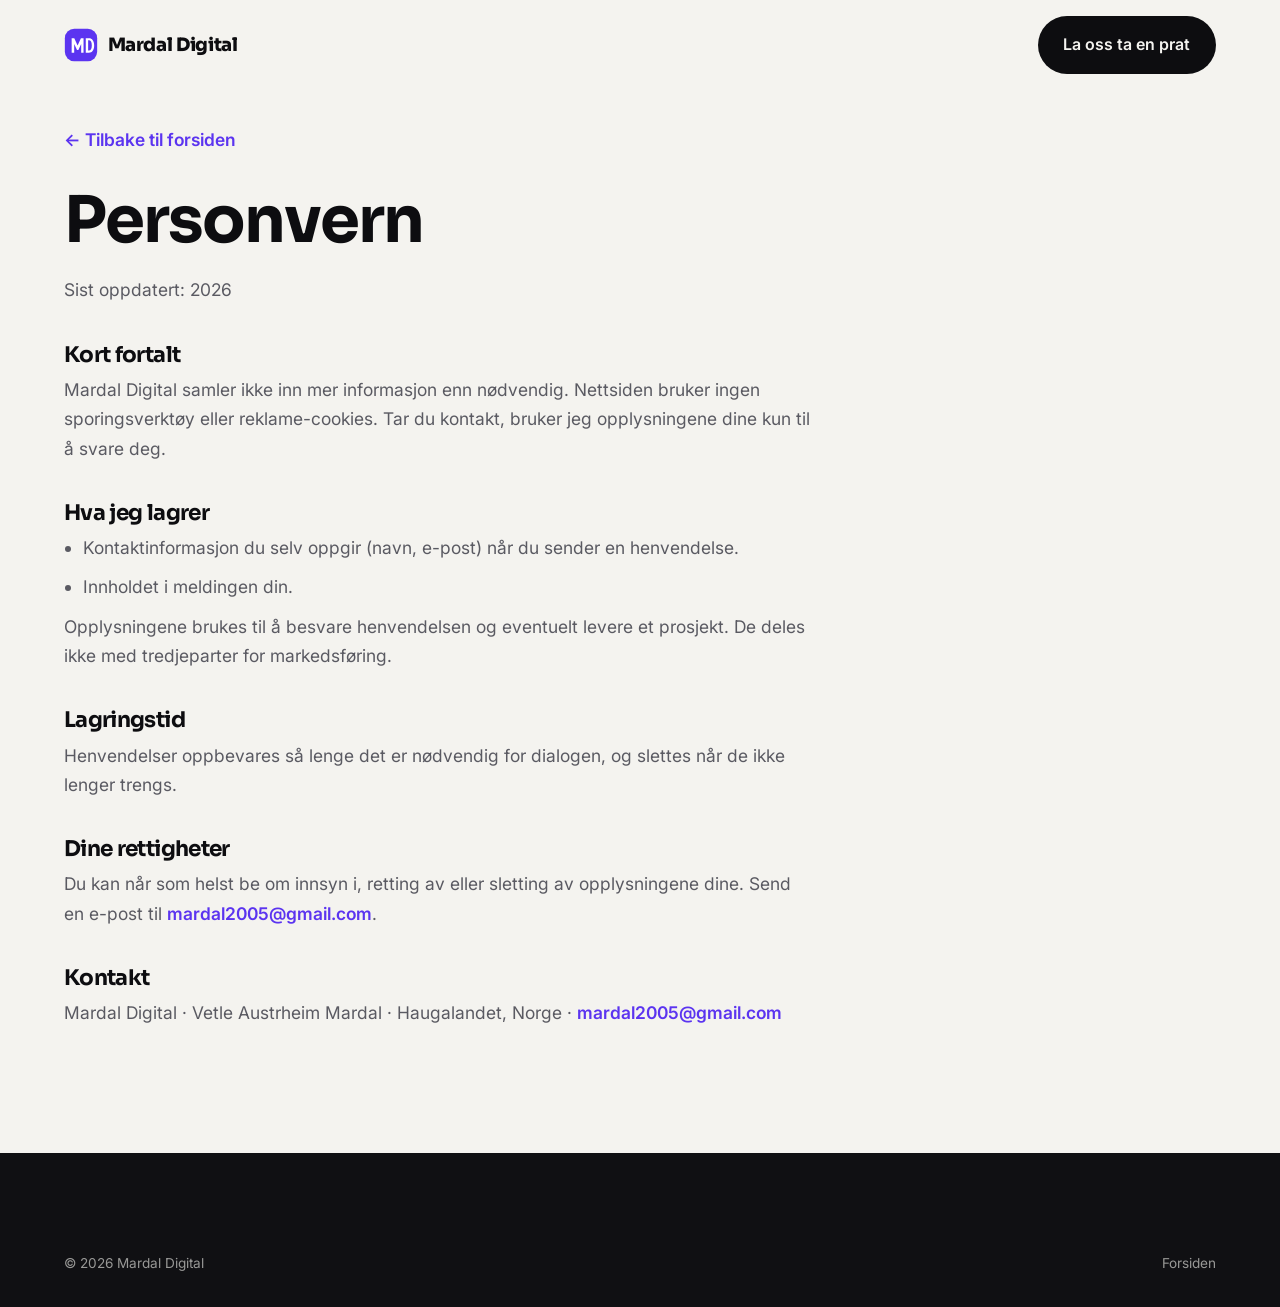
==== commit fb36b6c1: "Full redesign: premium portefølje-side for Mardal Digital Ny, premium og portefølje-fokusert forside" ====
--- a/personvern.html
+++ b/personvern.html
@@ -6,74 +6,71 @@
   <title>Personvern — Mardal Digital</title>
   <meta name="description" content="Personvernerklæring for Mardal Digital.">
   <meta name="robots" content="index, follow">
-  <meta name="theme-color" content="#F5F7F8">
+  <meta name="theme-color" content="#F4F3EF">
   <link rel="canonical" href="https://mardaldigital.no/personvern.html">
   <link rel="icon" type="image/svg+xml" href="assets/img/favicon.svg">
   <link rel="preconnect" href="https://fonts.googleapis.com">
   <link rel="preconnect" href="https://fonts.gstatic.com" crossorigin>
-  <link rel="stylesheet" href="https://fonts.googleapis.com/css2?family=Space+Grotesk:wght@400;500;700&family=Inter:wght@400;500;600&display=swap">
-  <link rel="stylesheet" href="css/styles.css?v=2">
+  <link rel="stylesheet" href="https://fonts.googleapis.com/css2?family=Sora:wght@600;700;800&family=Inter:wght@400;500;600&display=swap">
+  <link rel="stylesheet" href="css/styles.css?v=4">
   <style>
-    .legal { max-width: 66ch; }
-    .legal h1 {
-      font-family: var(--display); font-weight: 700;
-      font-size: clamp(2.6rem, 9vw, 5.5rem); letter-spacing: -0.035em;
-      line-height: 0.9; margin-bottom: 2rem;
-    }
-    .legal h2 {
-      font-family: var(--display); font-weight: 500;
-      font-size: 1.3rem; letter-spacing: -0.01em;
-      margin: 2.6rem 0 0.75rem;
-    }
-    .legal p, .legal li { color: var(--fg-2); line-height: 1.7; margin-bottom: 0.6rem; }
+    .legal { max-width: 68ch; }
+    .legal h1 { font-size: clamp(2.4rem, 8vw, 4rem); margin-bottom: 1.4rem; }
+    .legal h2 { font-size: 1.35rem; margin: 2.4rem 0 .6rem; }
+    .legal p, .legal li { color: var(--ink-2); line-height: 1.7; margin-bottom: .6rem; }
     .legal ul { padding-left: 1.2rem; }
-    .legal a { color: var(--accent); }
-    .back { display:inline-flex; align-items:center; gap:0.5rem; margin-bottom:3rem; }
+    .legal a { color: var(--violet); font-weight: 600; }
+    .back { display:inline-flex; gap:.4rem; margin-bottom: 2.2rem; font-weight: 600; color: var(--violet); }
   </style>
 </head>
 <body>
   <a class="skip-link" href="#main">Hopp til innhold</a>
-  <div class="cursor" aria-hidden="true"><span class="cursor__label">Se</span></div>
+  <header class="header" id="header">
+    <a class="brand" href="index.html" aria-label="Mardal Digital">
+      <svg class="md" viewBox="0 0 40 40" aria-hidden="true"><rect x="1" y="1" width="38" height="38" rx="11" fill="#5B34F0"/><path d="M9 29V12h3.1l3.9 8.6L19.9 12H23v17h-2.8V18.7l-3.3 7.2h-1.6l-3.3-7.2V29H9Zm16.6 0V12h3.7c3.8 0 6.2 3.1 6.2 8.5s-2.4 8.5-6.2 8.5h-3.7Zm2.8-2.5h.9c2.2 0 3.4-2 3.4-6s-1.2-6-3.4-6h-.9v12Z" fill="#fff"/></svg>
+      Mardal Digital
+    </a>
+    <a class="btn btn--ink" href="index.html#kontakt">La oss ta en prat</a>
+  </header>
 
-  <main class="section" id="main" style="padding-top:clamp(6rem,14vh,10rem)">
-    <div class="legal">
-      <a class="back label" href="index.html">← Tilbake</a>
-      <h1>Personvern</h1>
-      <p class="label label--dim">Sist oppdatert: 2026</p>
+  <main class="section" id="main" style="padding-top:clamp(7rem,14vh,10rem)">
+    <div class="wrap">
+      <div class="legal">
+        <a class="back" href="index.html">← Tilbake til forsiden</a>
+        <h1>Personvern</h1>
+        <p class="muted">Sist oppdatert: 2026</p>
 
-      <h2>Kort fortalt</h2>
-      <p>Mardal Digital samler ikke inn mer informasjon enn nødvendig. Nettsiden bruker
-      ingen sporingsverktøy eller reklame-cookies. Tar du kontakt, bruker jeg opplysningene
-      dine kun til å svare deg.</p>
+        <h2>Kort fortalt</h2>
+        <p>Mardal Digital samler ikke inn mer informasjon enn nødvendig. Nettsiden bruker ingen
+        sporingsverktøy eller reklame-cookies. Tar du kontakt, bruker jeg opplysningene dine kun til å svare deg.</p>
 
-      <h2>Hva jeg lagrer</h2>
-      <ul>
-        <li>Kontaktinformasjon du selv oppgir (navn, e-post, telefon) når du sender en henvendelse.</li>
-        <li>Innholdet i meldingen din.</li>
-      </ul>
-      <p>Opplysningene brukes til å besvare henvendelsen og eventuelt levere et prosjekt.
-      De deles ikke med tredjeparter for markedsføring.</p>
+        <h2>Hva jeg lagrer</h2>
+        <ul>
+          <li>Kontaktinformasjon du selv oppgir (navn, e-post) når du sender en henvendelse.</li>
+          <li>Innholdet i meldingen din.</li>
+        </ul>
+        <p>Opplysningene brukes til å besvare henvendelsen og eventuelt levere et prosjekt. De deles ikke med tredjeparter for markedsføring.</p>
 
-      <h2>Lagringstid</h2>
-      <p>Henvendelser oppbevares så lenge det er nødvendig for dialogen, og slettes når de
-      ikke lenger trengs.</p>
+        <h2>Lagringstid</h2>
+        <p>Henvendelser oppbevares så lenge det er nødvendig for dialogen, og slettes når de ikke lenger trengs.</p>
 
-      <h2>Dine rettigheter</h2>
-      <p>Du kan når som helst be om innsyn i, retting av eller sletting av opplysningene dine.
-      Send en e-post til <a href="mailto:hei@mardaldigital.no">hei@mardaldigital.no</a>.</p>
+        <h2>Dine rettigheter</h2>
+        <p>Du kan når som helst be om innsyn i, retting av eller sletting av opplysningene dine. Send en e-post til <a href="mailto:mardal2005@gmail.com">mardal2005@gmail.com</a>.</p>
 
-      <h2>Kontakt</h2>
-      <p>Mardal Digital · Haugalandet, Norge · <a href="mailto:hei@mardaldigital.no">hei@mardaldigital.no</a></p>
+        <h2>Kontakt</h2>
+        <p>Mardal Digital · Vetle Austrheim Mardal · Haugalandet, Norge · <a href="mailto:mardal2005@gmail.com">mardal2005@gmail.com</a></p>
+      </div>
     </div>
   </main>
 
   <footer class="footer">
-    <div class="footer__bar">
-      <span>© <span id="year">2026</span> Mardal Digital</span>
-      <span><a href="index.html">Forsiden</a></span>
+    <div class="wrap">
+      <div class="footer__bar" style="border:0">
+        <span>© <span id="year">2026</span> Mardal Digital</span>
+        <span><a href="index.html">Forsiden</a></span>
+      </div>
     </div>
   </footer>
-
-  <script src="js/main.js?v=2"></script>
+  <script src="js/main.js?v=4"></script>
 </body>
 </html>
--- a/css/styles.css
+++ b/css/styles.css
@@ -1,645 +1,301 @@
 /* ============================================================
-   MARDAL DIGITAL — Studio
-   Editorial, monokrom dybde + én dempet kald-blå aksent.
-   Identitet drevet av typografi, whitespace og asymmetri.
+   MARDAL DIGITAL — premium kreativt webbyrå
+   Inspirert av toppstudio-uttrykk: ren lys base, stor selvsikker
+   typografi, ÉN sterk violett aksent, store premium case-kort.
+   Fargerikt via kontroll — ikke regnbue.
    ============================================================ */
 
 :root {
-  /* Bakgrunner — lyst og luftig, med svært svake blågrå toner (ingen ren hvit) */
-  --bg:        #F5F7F8;   /* off-white / veldig lys grå, hovedbakgrunn */
-  --bg-2:      #EDF1F6;   /* svak blågrå — vekslende seksjon / hover */
-  --surface:   #E8EEF4;   /* kort / panel (svak blågrå) */
-  --surface-2: #DFE7F0;   /* dypere panel */
-  --surface-3: #FCFDFE;   /* nær-hvit hevet flate (ikke ren hvit) */
-
-  /* Tekst (ingen ren svart) */
-  --fg:        #101820;   /* mørk blå/svart, hovedtekst */
-  --fg-2:      #4A5560;   /* slate, sekundær tekst */
-  --fg-3:      #7A8695;   /* dempet */
-  --fg-4:      #C0CAD6;   /* svært lys — svake grafiske detaljer */
-
-  /* Hårstreker (mørke på lyst) */
-  --line:   rgba(16, 24, 32, 0.10);
-  --line-2: rgba(16, 24, 32, 0.15);
-  --line-3: rgba(16, 24, 32, 0.24);
-
-  /* Aksent — lysere neon-blå (blanding av neon blå + blå), brukt strategisk */
-  --accent:     #2E77FF;                    /* primær: lys elektrisk blå */
-  --accent-2:   #79B4FF;                    /* sekundær neon lys blå */
-  --accent-br:  #57A0FF;                    /* lysere hover */
-  --accent-dk:  #1E58E6;                    /* mørkere (aktiv) */
-  --accent-soft: rgba(46, 119, 255, 0.08);  /* svak neon-blå hover-flate */
-  --accent-grad: linear-gradient(118deg, #2E77FF 0%, #56A6FF 100%); /* neon↔blå */
-
-  /* Myke, blå-nøytrale skygger for lys premium-dybde */
-  --shadow:    0 30px 70px -42px rgba(16, 24, 32, 0.30);
-  --shadow-sm: 0 14px 34px -20px rgba(16, 24, 32, 0.16);
-
-  /* Type */
-  --display: 'Space Grotesk', 'Inter', system-ui, sans-serif;
+  --bg:       #F4F3EF;   /* varm near-white base */
+  --paper:    #FFFFFF;   /* kort */
+  --ink:      #0D0D10;   /* near-black tekst */
+  --ink-2:    #5A5A62;   /* sekundær */
+  --ink-3:    #9A9AA2;   /* dempet */
+  --dark:     #101013;   /* mørke seksjoner */
+  --dark-2:   #17171B;
+
+  --violet:     #5B34F0; /* sterk merkevare-aksent */
+  --violet-2:   #7B5BFF; /* lysere */
+  --violet-ink: #2A1580; /* dyp */
+  --violet-soft:#ECE7FF;
+
+  --line:   rgba(13,13,16,0.12);
+  --line-2: rgba(13,13,16,0.22);
+  --line-d: rgba(255,255,255,0.14);
+
+  --shadow-sm: 0 8px 24px -14px rgba(13,13,16,0.30);
+  --shadow:    0 40px 90px -50px rgba(13,13,16,0.45);
+  --shadow-violet: 0 24px 50px -22px rgba(91,52,240,0.55);
+
+  --display: 'Sora', 'Space Grotesk', system-ui, sans-serif;
   --sans:    'Inter', system-ui, -apple-system, 'Segoe UI', sans-serif;
 
-  /* Layout */
-  --pad: clamp(1.25rem, 5.5vw, 6rem);
-  --gut: clamp(1rem, 2vw, 2rem);
-
-  --ease:   cubic-bezier(0.16, 1, 0.3, 1);
-  --ease-2: cubic-bezier(0.62, 0.04, 0.14, 1);
-}
-
-/* ---------- Reset ---------- */
+  --r:   16px;
+  --r-lg:26px;
+  --r-xl:34px;
+  --pill:999px;
+
+  --pad: clamp(1.15rem, 5vw, 5.5rem);
+  --maxw: 1320px;
+  --ease: cubic-bezier(0.22, 1, 0.36, 1);
+}
+
 *, *::before, *::after { box-sizing: border-box; }
 * { margin: 0; padding: 0; }
-
-html {
-  scroll-behavior: smooth;
-  -webkit-text-size-adjust: 100%;
-}
-
+html { scroll-behavior: smooth; -webkit-text-size-adjust: 100%; }
 body {
   font-family: var(--sans);
-  background: var(--bg);
-  color: var(--fg);
-  line-height: 1.55;
-  font-size: clamp(0.94rem, 0.9rem + 0.2vw, 1.05rem);
+  background: var(--bg); color: var(--ink);
+  line-height: 1.6;
+  font-size: clamp(1rem, 0.96rem + 0.2vw, 1.09rem);
   -webkit-font-smoothing: antialiased;
-  text-rendering: optimizeLegibility;
   overflow-x: hidden;
 }
-
 img, svg { display: block; max-width: 100%; }
 a { color: inherit; text-decoration: none; }
 button { font: inherit; color: inherit; background: none; border: none; cursor: pointer; }
-::selection { background: var(--accent); color: #fff; }
-
-.skip-link {
-  position: absolute; left: -9999px; top: 0; z-index: 10000;
-  background: var(--accent); color: #fff;
-  padding: 0.7rem 1.1rem;
-  font-family: var(--display); font-size: 0.75rem; letter-spacing: 0.08em;
-}
-.skip-link:focus { left: 1rem; top: 1rem; }
-
-/* ---------- Typografiske primitiver ---------- */
-.label {
-  font-family: var(--display);
-  font-weight: 500;
-  font-size: 0.7rem;
-  letter-spacing: 0.18em;
-  text-transform: uppercase;
-  color: var(--fg-2);
-  display: inline-flex;
-  align-items: center;
-  gap: 0.55em;
-}
-.label b { color: var(--accent); font-weight: 500; }
-.label--dim { color: var(--fg-3); }
-.rule { display: inline-block; width: 2.2em; height: 1px; background: var(--line-3); }
-
-/* ============================================================
-   CUSTOM CURSOR — minimal
-   ============================================================ */
-.cursor {
-  position: fixed; top: 0; left: 0; z-index: 9999;
-  width: 40px; height: 40px;
-  border: 1px solid var(--line-3);
-  border-radius: 50%;
-  transform: translate(-50%, -50%);
-  pointer-events: none;
-  opacity: 0;
-  display: grid; place-items: center;
-  transition: width .35s var(--ease), height .35s var(--ease),
-              background .35s var(--ease), border-color .35s var(--ease),
-              opacity .3s var(--ease);
-  will-change: transform;
-}
-.cursor__label {
-  font-family: var(--display); font-weight: 500;
-  font-size: 0.58rem; letter-spacing: 0.12em; text-transform: uppercase;
-  color: #fff; opacity: 0; transform: scale(0.6);
-  transition: opacity .3s var(--ease), transform .3s var(--ease);
-}
-body.cursor-ready.cursor-active .cursor { opacity: 1; }
-body.cursor-link .cursor { width: 12px; height: 12px; background: var(--fg); border-color: var(--fg); }
-body.cursor-media .cursor {
-  width: 92px; height: 92px;
-  background: var(--accent); border-color: var(--accent);
-}
-body.cursor-media .cursor__label { opacity: 1; transform: scale(1); }
-@media (pointer: coarse) { .cursor { display: none; } }
-
-/* ============================================================
-   PRELOADER — kort og subtilt
-   ============================================================ */
-.loader {
-  position: fixed; inset: 0; z-index: 10000;
-  background: var(--bg);
-  display: grid; place-content: center; justify-items: center; gap: 1.4rem;
-  transition: opacity .7s var(--ease), visibility .7s var(--ease);
-}
-.loader.done { opacity: 0; visibility: hidden; }
-.loader__word {
-  font-family: var(--display); font-weight: 500;
-  font-size: 0.8rem; letter-spacing: 0.42em; text-transform: uppercase;
-  color: var(--fg); padding-left: 0.42em;
-}
-.loader__track { width: min(38vw, 320px); height: 1px; background: var(--line-2); position: relative; overflow: hidden; }
-.loader__track::after {
-  content: ""; position: absolute; inset: 0 100% 0 0;
-  background: var(--accent);
-  animation: load 1.1s var(--ease-2) forwards;
-}
-@keyframes load { to { inset: 0 0 0 0; } }
+::selection { background: var(--violet); color: #fff; }
+:focus-visible { outline: 3px solid var(--violet); outline-offset: 3px; }
+
+.skip-link { position:absolute; left:-9999px; top:0; z-index:2000; background:var(--violet); color:#fff; padding:.7rem 1.1rem; }
+.skip-link:focus { left:0; }
+
+.wrap { max-width: var(--maxw); margin: 0 auto; padding: 0 var(--pad); }
+.section { padding: clamp(4rem, 9vw, 9rem) 0; }
+
+/* ---------- Typografi ---------- */
+h1,h2,h3,h4 { font-family: var(--display); font-weight: 700; line-height: 1.0; letter-spacing: -0.03em; color: var(--ink); }
+.display { font-size: clamp(2.9rem, 8.4vw, 8rem); font-weight: 800; line-height: 0.94; letter-spacing: -0.04em; }
+.h1 { font-size: clamp(2.4rem, 6vw, 5rem); font-weight: 700; }
+.h2 { font-size: clamp(1.9rem, 4.4vw, 3.6rem); }
+.h3 { font-size: clamp(1.3rem, 2.4vw, 1.9rem); }
+.lead { font-size: clamp(1.1rem, 1.5vw, 1.4rem); color: var(--ink-2); line-height: 1.5; }
+.eyebrow { display:inline-flex; align-items:center; gap:.55em; font-family: var(--sans); font-weight:600; font-size:.8rem; letter-spacing:.12em; text-transform:uppercase; color: var(--violet); }
+.eyebrow::before { content:""; width:8px; height:8px; border-radius:50%; background: var(--violet); }
+.muted { color: var(--ink-2); }
+.tick { color: var(--violet); }
+
+.sec-head { max-width: 46rem; margin-bottom: clamp(2.5rem, 5vw, 4.5rem); }
+.sec-head .lead { margin-top: 1.1rem; }
+.sec-head.between { max-width: none; display: flex; justify-content: space-between; align-items: flex-end; gap: 2rem; flex-wrap: wrap; }
+
+/* ---------- Knapper ---------- */
+.btn { display:inline-flex; align-items:center; justify-content:center; gap:.6em; font-family: var(--sans); font-weight:600; font-size:1rem; padding:1em 1.6em; border-radius: var(--pill); transition: transform .3s var(--ease), box-shadow .3s var(--ease), background .3s var(--ease), color .3s var(--ease); white-space:nowrap; }
+.btn .arw { transition: transform .3s var(--ease); }
+.btn:hover .arw { transform: translateX(4px); }
+.btn--violet { background: var(--violet); color:#fff; box-shadow: var(--shadow-violet); }
+.btn--violet:hover { transform: translateY(-2px); background: var(--violet-2); }
+.btn--ink { background: var(--ink); color: var(--bg); }
+.btn--ink:hover { transform: translateY(-2px); box-shadow: var(--shadow); }
+.btn--ghost { background: transparent; color: var(--ink); border: 1.5px solid var(--line-2); }
+.btn--ghost:hover { border-color: var(--ink); transform: translateY(-2px); }
+.btn--light { background:#fff; color: var(--ink); box-shadow: var(--shadow-sm); }
+.btn--light:hover { transform: translateY(-2px); box-shadow: var(--shadow); }
+.btn--block { width: 100%; }
+
+.txtlink { position:relative; font-weight:600; display:inline-flex; align-items:center; gap:.4em; }
+.txtlink::after { content:""; position:absolute; left:0; bottom:-3px; width:100%; height:2px; background: currentColor; transform: scaleX(0); transform-origin:right; transition: transform .35s var(--ease); }
+.txtlink:hover::after { transform: scaleX(1); transform-origin:left; }
 
 /* ============================================================
    HEADER
    ============================================================ */
-.site-header {
-  position: fixed; inset: 0 0 auto 0; z-index: 900;
-  display: flex; align-items: center; justify-content: space-between;
-  padding: 1.4rem var(--pad);
-  transition: transform .5s var(--ease), background .4s var(--ease), border-color .4s var(--ease), padding .4s var(--ease);
-  border-bottom: 1px solid transparent;
-}
-.site-header.scrolled {
-  background: rgba(245, 247, 248, 0.78);
-  backdrop-filter: blur(14px);
-  -webkit-backdrop-filter: blur(14px);
-  border-bottom-color: var(--line);
-  padding-top: 1rem; padding-bottom: 1rem;
-}
-.site-header.hidden { transform: translateY(-105%); }
-
-.brand { display: inline-flex; align-items: center; gap: 0.7rem; }
-.brand .md {
-  width: 26px; height: 26px; flex: none;
-}
-.brand .md rect { fill: none; stroke: var(--fg); }
-.brand .md path { fill: var(--fg); }
-.brand .md line { stroke: var(--accent); }
-.brand__txt {
-  font-family: var(--display); font-weight: 500;
-  font-size: 0.78rem; letter-spacing: 0.16em; text-transform: uppercase;
-  color: var(--fg); line-height: 1;
-}
-
-.nav { display: flex; align-items: center; gap: clamp(1.2rem, 2.4vw, 2.6rem); }
-.nav a {
-  font-family: var(--display); font-weight: 500;
-  font-size: 0.72rem; letter-spacing: 0.1em; text-transform: uppercase;
-  color: var(--fg-2); position: relative; padding: 0.2rem 0;
-  transition: color .3s var(--ease);
-  display: inline-flex; gap: 0.45em; align-items: baseline;
-}
-.nav a .n { color: var(--accent); font-size: 0.62rem; }
-.nav a:hover { color: var(--fg); }
-.nav a::after {
-  content: ""; position: absolute; left: 0; bottom: -2px; height: 1px; width: 100%;
-  background: var(--accent); transform: scaleX(0); transform-origin: right;
-  transition: transform .4s var(--ease);
-}
-.nav a:hover::after { transform: scaleX(1); transform-origin: left; }
-
-.header-cta {
-  font-family: var(--display); font-weight: 500;
-  font-size: 0.72rem; letter-spacing: 0.1em; text-transform: uppercase;
-  color: var(--fg);
-  display: inline-flex; align-items: center; gap: 0.6em;
-}
-.header-cta .dot {
-  width: 6px; height: 6px; border-radius: 50%; background: var(--accent);
-  box-shadow: 0 0 0 0 rgba(46,119,255,0.5); animation: pulse 2.6s infinite;
-}
-@keyframes pulse {
-  0% { box-shadow: 0 0 0 0 rgba(46,119,255,0.45); }
-  70% { box-shadow: 0 0 0 7px rgba(46,119,255,0); }
-  100% { box-shadow: 0 0 0 0 rgba(46,119,255,0); }
-}
-
-.menu-btn { display: none; flex-direction: column; gap: 5px; width: 30px; }
-.menu-btn span { display: block; height: 1.5px; width: 100%; background: var(--fg); transition: transform .4s var(--ease), opacity .3s var(--ease); }
-.menu-btn[aria-expanded="true"] span:nth-child(1) { transform: translateY(6.5px) rotate(45deg); }
-.menu-btn[aria-expanded="true"] span:nth-child(2) { opacity: 0; }
-.menu-btn[aria-expanded="true"] span:nth-child(3) { transform: translateY(-6.5px) rotate(-45deg); }
-
-/* Mobil-overlay */
-.mobile-nav {
-  position: fixed; inset: 0; z-index: 890; background: var(--bg);
-  display: flex; flex-direction: column; justify-content: center; gap: 0.2rem;
-  padding: var(--pad);
-  clip-path: inset(0 0 100% 0);
-  transition: clip-path .7s var(--ease-2);
-  pointer-events: none;
-}
-.mobile-nav.open { clip-path: inset(0 0 0 0); pointer-events: auto; }
-.mobile-nav a {
-  font-family: var(--display); font-weight: 500;
-  font-size: clamp(2rem, 10vw, 3.4rem); letter-spacing: -0.02em;
-  color: var(--fg); display: flex; align-items: baseline; gap: 1rem;
-  padding: 0.35rem 0; border-bottom: 1px solid var(--line);
-}
-.mobile-nav a .n { font-size: 0.85rem; color: var(--accent); }
-.mobile-nav__foot { margin-top: 2.2rem; display: flex; flex-wrap: wrap; gap: 0.8rem 2rem; }
-
-/* ============================================================
-   SECTION SHELL
-   ============================================================ */
-.section { position: relative; padding: clamp(5.5rem, 13vh, 12rem) var(--pad); }
-.section--surface { background: var(--surface); }
-.section--divider { border-top: 1px solid var(--line); }
-
-/* 12-kolonne editorial rutenett */
-.grid12 { display: grid; grid-template-columns: repeat(12, minmax(0, 1fr)); column-gap: var(--gut); }
-
-.sec-head {
-  display: grid; grid-template-columns: repeat(12, minmax(0, 1fr)); column-gap: var(--gut);
-  row-gap: clamp(1.2rem, 3vw, 2rem);
-  margin-bottom: clamp(3rem, 8vw, 7rem);
-  align-items: end;
-}
-.sec-head__label { grid-column: 1 / -1; }
-.sec-head__title {
-  grid-column: 1 / 9;
-  font-family: var(--display); font-weight: 700;
-  font-size: clamp(2.4rem, 7vw, 6.5rem); line-height: 0.92; letter-spacing: -0.035em;
-}
-.sec-head__note { grid-column: 9 / 13; align-self: end; color: var(--fg-2); max-width: 30ch; font-size: 0.98rem; line-height: 1.5; }
-
-/* ============================================================
-   01 — HERO
-   ============================================================ */
-.hero {
-  min-height: 100svh;
-  display: grid;
-  grid-template-columns: repeat(12, minmax(0, 1fr));
-  grid-template-rows: minmax(6.5rem, auto) 1fr auto;
-  column-gap: var(--gut);
-  padding: clamp(6rem, 12vh, 8rem) var(--pad) clamp(1.6rem, 4vh, 3rem);
-  position: relative;
-  overflow: hidden;
-}
-/* svak vertikal hjelpelinje for komposisjonen */
-.hero::before {
-  content: ""; position: absolute; top: 0; bottom: 0;
-  left: calc(var(--pad) + (100% - 2 * var(--pad)) * 0.5);
-  width: 1px; background: var(--line);
-  opacity: 0.6;
-}
-.hero__tl { grid-column: 1 / 6; grid-row: 1; align-self: start; }
-.hero__tr { grid-column: 8 / 13; grid-row: 1; align-self: start; justify-self: end; text-align: right; }
-.hero__tr .label { display: block; }
-.hero__tr .label + .label { margin-top: 0.5rem; color: var(--fg-3); }
-
-.hero__title { grid-column: 1 / 13; grid-row: 2; align-self: center; position: relative; }
-.hero__title h1 {
-  font-family: var(--display); font-weight: 700;
-  font-size: clamp(3.1rem, 16.5vw, 17rem);
-  line-height: 0.82; letter-spacing: -0.045em; text-transform: uppercase;
-}
-.hero__title .l { display: block; }
-.hero__title .w { display: inline-block; white-space: nowrap; text-indent: 0; } /* samlet ord; nullstiller arvet text-indent */
-.hero__title .ch { display: inline-block; text-indent: 0; will-change: opacity, transform; }
-
-/* MARDAL er bredest (M + A + R + D) → flush; DIGITAL rykkes inn for asymmetri */
-.hero__title .l2 { text-indent: clamp(0px, 7vw, 7rem); }
-
-/* ---- Intro-reveal ----------------------------------------------------------
-   Når siden åpnes skrives "MARDAL DIGITAL" inn bokstav for bokstav: hver bokstav
-   kommer frem med subtil opacity + en liten oppadgående bevegelse + kort glød,
-   sekvensielt fra venstre. Når navnet står ferdig, kommer resten av hero-seksjonen
-   rolig frem. Teksten er vanlig HTML (aria-label på h1 gir korrekt navn for
-   skjermlesere/SEO), og layout, spacing og farger er uendret. ---------------- */
-@media (prefers-reduced-motion: no-preference) {
-  /* Startpunkt før .ready: navnet og resten av hero er usynlig */
-  .hero:not(.ready) .hero__title .ch { opacity: 0; }
-  .hero:not(.ready) .hero__tl,
-  .hero:not(.ready) .hero__tr,
-  .hero:not(.ready) .hero__title .idx,
-  .hero:not(.ready) .hero__lead,
-  .hero:not(.ready) .hero__meta { opacity: 0; }
-
-  /* Bokstavene skrives inn, én etter én */
-  .hero.ready .hero__title .ch {
-    animation: chIn 0.5s cubic-bezier(0.22, 0.7, 0.24, 1) both;
-    animation-delay: calc(var(--i) * 0.04s);
-  }
-  /* Resten av hero kommer rolig frem etter at navnet står ferdig (~1s) */
-  .hero.ready .hero__tl         { animation: heroFade 0.7s var(--ease) 1.02s both; }
-  .hero.ready .hero__tr         { animation: heroFade 0.7s var(--ease) 1.08s both; }
-  .hero.ready .hero__title .idx { animation: heroFade 0.7s var(--ease) 1.10s both; }
-  .hero.ready .hero__lead       { animation: heroFade 0.7s var(--ease) 1.14s both; }
-  .hero.ready .hero__meta       { animation: heroFade 0.7s var(--ease) 1.22s both; }
-}
-@keyframes chIn {
-  0%   { opacity: 0; transform: translateY(0.22em); text-shadow: 0 0 18px rgba(46, 119, 255, 0.28); }
-  55%  { opacity: 1; }
-  100% { opacity: 1; transform: translateY(0);      text-shadow: 0 0 0 rgba(46, 119, 255, 0); }
-}
-@keyframes heroFade {
-  from { opacity: 0; transform: translateY(9px); }
-  to   { opacity: 1; transform: none; }
-}
-/* liten aksentindeks som overlapper tittelen */
-.hero__title .idx {
-  position: absolute; top: -0.4em; right: clamp(0px, 3vw, 4rem);
-  font-family: var(--display); font-weight: 500;
-  font-size: 0.72rem; letter-spacing: 0.16em; color: var(--accent);
-  writing-mode: vertical-rl;
-}
-
-.hero__meta { grid-column: 10 / 13; grid-row: 3; justify-self: end; align-self: end; text-align: right; }
-.hero__meta .label { display: block; color: var(--fg-3); }
-
-.hero__lead { grid-column: 1 / 8; grid-row: 3; align-self: end; }
-.hero__lead p {
-  font-size: clamp(1.1rem, 1.7vw, 1.55rem); line-height: 1.2; letter-spacing: -0.01em;
-  max-width: 26ch; color: var(--fg);
-}
-.hero__lead .label { margin-bottom: 1.1rem; }
-
-.hero__scroll {
-  grid-column: 1 / 4; grid-row: 3; align-self: end;
-  display: none; /* plasseres i lead på store skjermer */
-}
-
-/* ============================================================
-   02 — SELECTED WORK
-   ============================================================ */
-.case { position: relative; }
-.case__head {
-  display: grid; grid-template-columns: repeat(12, minmax(0,1fr)); column-gap: var(--gut);
-  align-items: end; margin-bottom: clamp(2rem, 4vw, 3.5rem);
-}
-.case__no { grid-column: 1 / 3; font-family: var(--display); color: var(--accent); font-weight: 500; font-size: 0.9rem; letter-spacing: 0.08em; }
-.case__title {
-  grid-column: 1 / 10;
-  font-family: var(--display); font-weight: 700; text-transform: uppercase;
-  font-size: clamp(2.8rem, 11vw, 10rem); line-height: 0.82; letter-spacing: -0.045em;
-  margin-top: 0.4rem;
-}
-.case__meta {
-  grid-column: 10 / 13; align-self: end; text-align: right;
-  font-family: var(--display); font-size: 0.74rem; letter-spacing: 0.06em; color: var(--fg-2); line-height: 2;
-  text-transform: uppercase;
-}
-.case__meta a { color: var(--fg); border-bottom: 1px solid var(--accent); }
-
-/* Stage med ekte forrebygg.no vist på laptop + overlappende mobil */
-.case__visual {
-  position: relative;
-  background: radial-gradient(120% 120% at 50% 0%, var(--surface-3) 0%, var(--surface) 60%, var(--bg-2) 100%);
-  border: 1px solid var(--line);
-  box-shadow: var(--shadow-sm);
-  padding: clamp(2rem, 6vw, 6rem) clamp(1.25rem, 5vw, 6rem) clamp(4rem, 9vw, 8.5rem);
-}
-.case__visual .tag {
-  position: absolute; top: 1.1rem; left: 1.3rem;
-  font-family: var(--display); font-size: 0.62rem; letter-spacing: 0.16em; text-transform: uppercase; color: var(--fg-3);
-}
-.case__visual .tag::before { content: "● "; color: #12B886; font-size: 0.7em; }
-
-/* ---- Laptop ---- */
-.laptop { width: 100%; max-width: 1040px; margin: 0 auto; will-change: transform; }
-.laptop__lid {
-  background: #17181B;
-  border: 1px solid rgba(255,255,255,0.10);
-  border-radius: 16px 16px 4px 4px;
-  padding: 12px 12px 0;
-  position: relative;
-  box-shadow: 0 42px 80px -38px rgba(16,24,32,0.38), inset 0 1px 0 rgba(255,255,255,0.06);
-}
-.laptop__cam { position: absolute; top: 6px; left: 50%; transform: translateX(-50%); width: 5px; height: 5px; border-radius: 50%; background: #34353a; }
-.laptop__screen { overflow: hidden; border-radius: 4px; background: #0d1217; margin-top: 4px; }
-.laptop__screen img { display: block; width: 100%; }
-.laptop__deck {
-  position: relative;
-  width: 112%; margin-left: -6%;
-  height: clamp(14px, 1.6vw, 20px);
-  background: linear-gradient(180deg, #babcc2 0%, #85878e 42%, #5c5e65 60%, #a7a9b0 100%);
-  border-radius: 0 0 14px 14px;
-}
-.laptop__deck::before { /* hengsel-skygge */
-  content: ""; position: absolute; inset: 0 0 auto 0; height: 3px;
-  background: linear-gradient(180deg, #303237, #17181b);
-}
-.laptop__notch {
-  position: absolute; top: 3px; left: 50%; transform: translateX(-50%);
-  width: 12%; height: clamp(5px, 0.7vw, 8px);
-  background: #6d6f76; border-radius: 0 0 8px 8px;
-}
-
-/* ---- Phone ---- */
-.phone {
-  position: absolute; right: clamp(0.6rem, 4vw, 4rem); bottom: clamp(-1.5rem, 0vw, 0.5rem);
-  width: clamp(112px, 14vw, 190px);
-  background: #0d0d0f;
-  border: 1px solid rgba(255,255,255,0.12);
-  border-radius: 26px;
-  padding: 8px;
-  box-shadow: 0 32px 55px -26px rgba(16,24,32,0.34);
-  will-change: transform;
-}
-.phone__speaker { position: absolute; top: 15px; left: 50%; transform: translateX(-50%); width: 34%; height: 6px; background: #0a0e13; border-radius: 6px; z-index: 2; }
-.phone__screen { overflow: hidden; border-radius: 19px; background: #0d1217; }
-.phone__screen img { display: block; width: 100%; }
-
-/* Kort tekst + fakta */
-.case__foot {
-  display: grid; grid-template-columns: repeat(12, minmax(0,1fr)); column-gap: var(--gut); row-gap: 2.5rem;
-  margin-top: clamp(2.5rem, 5vw, 4rem);
-  padding-top: clamp(1.6rem, 3vw, 2.4rem);
-  border-top: 1px solid var(--line);
-}
-.case__lead { grid-column: 1 / 7; font-size: clamp(1.15rem, 2vw, 1.6rem); line-height: 1.3; letter-spacing: -0.01em; max-width: 30ch; }
-.case__facts { grid-column: 8 / 13; display: grid; grid-template-columns: 1fr 1fr; gap: 1.6rem 2rem; align-self: start; }
-.case__facts dt { font-family: var(--display); font-size: 0.62rem; letter-spacing: 0.16em; text-transform: uppercase; color: var(--fg-3); margin-bottom: 0.4rem; }
-.case__facts dd { color: var(--fg); font-size: 0.98rem; }
-
-/* Skalerbar prosjektliste */
-.work-list { margin-top: clamp(3rem, 6vw, 5rem); border-top: 1px solid var(--line); }
-.work-list .row {
-  display: grid; grid-template-columns: 3rem 1fr auto; align-items: center; gap: 1.5rem;
-  padding: 1.5rem 0.2rem; border-bottom: 1px solid var(--line); color: var(--fg-3);
-}
-.work-list .row .n { font-family: var(--display); font-size: 0.85rem; }
-.work-list .row .t { font-family: var(--display); font-weight: 700; font-size: clamp(1.2rem, 2.6vw, 1.9rem); letter-spacing: -0.02em; }
-.work-list .row .s { font-family: var(--display); font-size: 0.68rem; letter-spacing: 0.14em; text-transform: uppercase; }
-.work-list .row.open { color: var(--fg); }
-.work-list .row.open .s { color: var(--accent); }
-
-/* ============================================================
-   03 — TJENESTER + PRISER (editorial index)
-   ============================================================ */
-.offer { border-top: 1px solid var(--line); }
-.offer__row {
-  display: grid;
-  grid-template-columns: 4.5rem minmax(0, 1fr) minmax(0, 26ch) auto;
-  column-gap: clamp(1rem, 3vw, 3rem); align-items: baseline;
-  padding: clamp(1.8rem, 3.5vw, 2.8rem) 0.2rem;
-  border-bottom: 1px solid var(--line);
-  transition: background .4s var(--ease);
-}
-.offer__row:hover { background: var(--accent-soft); }
-.offer__no { font-family: var(--display); font-size: 0.8rem; color: var(--fg-3); transition: color .3s var(--ease); }
-.offer__row:hover .offer__no { color: var(--accent); }
-.offer__name {
-  font-family: var(--display); font-weight: 700;
-  font-size: clamp(1.6rem, 4vw, 3.1rem); letter-spacing: -0.03em; line-height: 1;
-  transition: transform .5s var(--ease);
-}
-.offer__row:hover .offer__name { transform: translateX(clamp(0px, 1.2vw, 1.1rem)); }
-.offer__desc { color: var(--fg-2); font-size: 0.96rem; line-height: 1.5; }
-.offer__price { justify-self: end; text-align: right; }
-.offer__price .amt { font-family: var(--display); font-weight: 500; font-size: clamp(1rem, 1.8vw, 1.35rem); color: var(--fg); white-space: nowrap; }
-.offer__price .from { display: block; font-family: var(--display); font-size: 0.6rem; letter-spacing: 0.16em; text-transform: uppercase; color: var(--fg-3); margin-bottom: 0.3rem; }
-.offer__note {
-  margin-top: 1.6rem; font-family: var(--display);
-  font-size: 0.66rem; letter-spacing: 0.14em; text-transform: uppercase; color: var(--fg-3);
-}
-
-/* ============================================================
-   04 — PROSESS
-   ============================================================ */
-.proc__intro {
-  grid-column: 1 / 8;
-  font-family: var(--display); font-weight: 500;
-  font-size: clamp(1.5rem, 3.6vw, 2.8rem); line-height: 1.08; letter-spacing: -0.025em;
-  color: var(--fg); max-width: 20ch;
-  margin-bottom: clamp(3rem, 6vw, 5rem);
-}
-.steps { border-top: 1px solid var(--line-2); }
-.step {
-  display: grid; grid-template-columns: 5.5rem minmax(0,1fr) minmax(0, 42ch);
-  column-gap: clamp(1rem, 4vw, 4rem); align-items: baseline;
-  padding: clamp(1.8rem, 4vw, 3rem) 0.2rem;
-  border-bottom: 1px solid var(--line);
-  transition: background .4s var(--ease);
-}
-.step:hover { background: var(--accent-soft); }
-.step__no { font-family: var(--display); font-size: 0.8rem; letter-spacing: 0.06em; color: var(--accent); }
-.step__title {
-  font-family: var(--display); font-weight: 700;
-  font-size: clamp(1.7rem, 4.5vw, 3.4rem); letter-spacing: -0.03em; line-height: 1;
-}
-.step__desc { color: var(--fg-2); line-height: 1.55; padding-top: 0.5rem; }
-
-/* ============================================================
-   05 — OM
-   ============================================================ */
-.about { display: grid; grid-template-columns: repeat(12, minmax(0,1fr)); column-gap: var(--gut); row-gap: clamp(2.5rem, 5vw, 4.5rem); }
-.about__statement {
-  grid-column: 1 / 10;
-  font-family: var(--display); font-weight: 500;
-  font-size: clamp(1.7rem, 4.4vw, 3.6rem); line-height: 1.12; letter-spacing: -0.03em;
-  max-width: 22ch;
-}
-.about__statement .dim { color: var(--fg-3); }
-.about__side { grid-column: 11 / 13; align-self: start; }
-.about__meta { grid-column: 1 / 13; display: grid; grid-template-columns: repeat(3, 1fr); gap: clamp(1.5rem, 3vw, 3rem); border-top: 1px solid var(--line); padding-top: clamp(2rem, 4vw, 3rem); }
-.about__meta h4 { font-family: var(--display); font-size: 0.66rem; letter-spacing: 0.16em; text-transform: uppercase; color: var(--fg-3); margin-bottom: 1rem; }
-.about__meta ul { list-style: none; display: grid; gap: 0.55rem; }
-.about__meta li { display: flex; align-items: baseline; gap: 0.7rem; color: var(--fg-2); }
-.about__meta li::before { content: ""; width: 0.55em; height: 1px; background: var(--accent); transform: translateY(-0.3em); flex: none; }
-
-/* ============================================================
-   06 — KONTAKT
-   ============================================================ */
-.contact__pre { color: var(--fg-2); max-width: 26ch; font-size: clamp(1.05rem, 2vw, 1.4rem); line-height: 1.25; margin-bottom: clamp(2.2rem, 5vw, 3.5rem); }
-.contact__mail {
-  font-family: var(--display); font-weight: 700;
-  font-size: clamp(2rem, 9.5vw, 9.5rem); line-height: 0.86; letter-spacing: -0.045em;
-  display: inline-block; color: var(--fg); word-break: break-word;
-  transition: color .4s var(--ease);
-}
-.contact__mail:hover { color: var(--accent); }
-.contact__mail .arw { display: inline-block; transition: transform .4s var(--ease); }
-.contact__mail:hover .arw { transform: translate(0.12em, -0.12em); }
-.contact__row {
-  margin-top: clamp(3rem, 7vw, 6rem); display: grid;
-  grid-template-columns: repeat(12, minmax(0,1fr)); column-gap: var(--gut); row-gap: 2rem;
-  border-top: 1px solid var(--line); padding-top: 2.2rem;
-}
-.contact__row .block { grid-column: span 4; }
-.contact__row .block:last-child { justify-self: end; text-align: right; }
-.contact__row .block .label { display: block; margin-bottom: 0.7rem; }
-.contact__row .block a:hover { color: var(--accent); }
-.contact__row .socials { display: flex; gap: 1.4rem; font-family: var(--display); font-size: 0.74rem; letter-spacing: 0.1em; text-transform: uppercase; }
-.contact__row .socials a { position: relative; }
-.contact__row .socials a::after { content:""; position:absolute; left:0; bottom:-3px; height:1px; width:100%; background: var(--accent); transform: scaleX(0); transform-origin:right; transition: transform .4s var(--ease); }
-.contact__row .socials a:hover::after { transform: scaleX(1); transform-origin:left; }
+.header { position: fixed; inset:0 0 auto 0; z-index:100; display:flex; align-items:center; justify-content:space-between; padding: 1rem var(--pad); transition: background .3s var(--ease), box-shadow .3s var(--ease), padding .3s var(--ease); }
+.header.scrolled { background: rgba(244,243,239,.82); backdrop-filter: blur(14px); -webkit-backdrop-filter: blur(14px); box-shadow: 0 1px 0 var(--line); padding-top:.7rem; padding-bottom:.7rem; }
+.brand { display:inline-flex; align-items:center; gap:.6rem; font-family: var(--display); font-weight:800; font-size:1.15rem; letter-spacing:-.02em; }
+.brand .md { width:34px; height:34px; flex:none; }
+.nav { display:flex; align-items:center; gap: clamp(1.2rem,2vw,2.2rem); }
+.nav__links { display:flex; gap: clamp(1.2rem,2vw,2.2rem); }
+.nav a { font-weight:500; color: var(--ink-2); transition: color .2s var(--ease); }
+.nav a:hover { color: var(--ink); }
+.menu-btn { display:none; flex-direction:column; gap:5px; width:30px; padding:6px 0; }
+.menu-btn span { height:2px; width:100%; background: var(--ink); border-radius:2px; transition: transform .3s var(--ease), opacity .3s var(--ease); }
+.menu-btn[aria-expanded="true"] span:nth-child(1){ transform: translateY(7px) rotate(45deg); }
+.menu-btn[aria-expanded="true"] span:nth-child(2){ opacity:0; }
+.menu-btn[aria-expanded="true"] span:nth-child(3){ transform: translateY(-7px) rotate(-45deg); }
+.mobile-nav { position:fixed; inset:0; z-index:90; background: var(--bg); display:flex; flex-direction:column; justify-content:center; gap:.3rem; padding: var(--pad); clip-path: inset(0 0 100% 0); transition: clip-path .5s var(--ease); pointer-events:none; }
+.mobile-nav.open { clip-path: inset(0 0 0 0); pointer-events:auto; }
+.mobile-nav a { font-family: var(--display); font-weight:700; font-size: clamp(2rem,9vw,3rem); padding:.25rem 0; }
+.mobile-nav .btn { margin-top:1.5rem; align-self:flex-start; }
+
+/* ============================================================
+   HERO
+   ============================================================ */
+.hero { padding-top: clamp(8rem, 17vh, 12rem); padding-bottom: clamp(2rem, 5vw, 4rem); position: relative; }
+.hero__status { display:inline-flex; align-items:center; gap:.55rem; font-weight:600; font-size:.9rem; color: var(--ink-2); background: var(--paper); border:1px solid var(--line); padding:.5rem .9rem; border-radius: var(--pill); box-shadow: var(--shadow-sm); }
+.hero__status .dot { width:8px; height:8px; border-radius:50%; background:#22c55e; box-shadow:0 0 0 0 rgba(34,197,94,.5); animation: pulse 2.4s infinite; }
+@keyframes pulse { 0%{box-shadow:0 0 0 0 rgba(34,197,94,.5);} 70%{box-shadow:0 0 0 8px rgba(34,197,94,0);} 100%{box-shadow:0 0 0 0 rgba(34,197,94,0);} }
+.hero h1 { margin: 1.5rem 0 0; max-width: 16ch; }
+.hero h1 .hl { color: var(--violet); }
+.hero__row { display:flex; justify-content:space-between; align-items:flex-end; gap:2rem; flex-wrap:wrap; margin-top: 2rem; }
+.hero__lead { max-width: 44ch; }
+.hero__cta { display:flex; gap:.8rem; flex-wrap:wrap; margin-top: 1.6rem; }
+.hero__proof { display:flex; align-items:center; gap:1.2rem; }
+.hero__proof .num { font-family: var(--display); font-weight:800; font-size:2.6rem; line-height:1; }
+.hero__proof .sub { font-size:.9rem; color: var(--ink-2); max-width:14ch; }
+
+/* Hero showcase — bred filmstrip av arbeid */
+.hero__shot { margin-top: clamp(2.5rem, 5vw, 4rem); border-radius: var(--r-xl); overflow: hidden; border:1px solid var(--line); box-shadow: var(--shadow); background: var(--paper); }
+.hero__shot img { width:100%; display:block; }
+
+/* ---------- Marquee ---------- */
+.marquee { border-top:1px solid var(--line); border-bottom:1px solid var(--line); overflow:hidden; padding: 1.1rem 0; background: var(--ink); }
+.marquee__track { display:inline-flex; gap:2.5rem; white-space:nowrap; animation: scroll 30s linear infinite; }
+.marquee:hover .marquee__track { animation-play-state: paused; }
+.marquee span { font-family: var(--display); font-weight:600; font-size: clamp(1.1rem,2vw,1.6rem); color: var(--bg); display:inline-flex; gap:2.5rem; align-items:center; }
+.marquee .st { color: var(--violet-2); }
+@keyframes scroll { to { transform: translateX(-50%); } }
+
+/* ============================================================
+   TJENESTER
+   ============================================================ */
+.services { display:grid; grid-template-columns: repeat(2,1fr); gap: 1.2rem; }
+.service { background: var(--paper); border:1px solid var(--line); border-radius: var(--r-lg); padding: clamp(1.6rem,2.5vw,2.4rem); transition: transform .35s var(--ease), box-shadow .35s var(--ease); display:flex; flex-direction:column; gap:.7rem; min-height: 240px; }
+.service:hover { transform: translateY(-5px); box-shadow: var(--shadow); }
+.service__no { font-family: var(--display); font-weight:700; color: var(--violet); font-size:.9rem; }
+.service h3 { margin-top:auto; }
+.service p { color: var(--ink-2); font-size:.98rem; }
+.service__tags { display:flex; flex-wrap:wrap; gap:.4rem; margin-top:.4rem; }
+.service__tags span { font-size:.72rem; font-weight:600; color: var(--ink-2); background: var(--bg); border:1px solid var(--line); padding:.25rem .6rem; border-radius: var(--pill); }
+
+/* ============================================================
+   CASES (kjernen)
+   ============================================================ */
+.cases { display:grid; grid-template-columns: repeat(2,1fr); gap: clamp(1.4rem,2.5vw,2.2rem); }
+.case { display:flex; flex-direction:column; }
+.case__media { position:relative; border-radius: var(--r-xl); overflow:hidden; background: var(--paper); border:1px solid var(--line); }
+.case__media img { width:100%; aspect-ratio: 16/11; object-fit: cover; transition: transform .6s var(--ease); }
+.case:hover .case__media img { transform: scale(1.03); }
+.case__pill { position:absolute; top:1rem; left:1rem; background: rgba(13,13,16,.8); color:#fff; font-size:.72rem; font-weight:600; padding:.4rem .8rem; border-radius: var(--pill); backdrop-filter: blur(6px); }
+.case__result-badge { position:absolute; right:1rem; bottom:1rem; background: var(--violet); color:#fff; border-radius: var(--r); padding:.7rem 1rem; box-shadow: var(--shadow-violet); }
+.case__result-badge .n { font-family: var(--display); font-weight:800; font-size:1.5rem; line-height:1; }
+.case__result-badge .l { font-size:.72rem; opacity:.9; }
+.case__info { display:flex; justify-content:space-between; align-items:flex-start; gap:1rem; padding: 1.2rem .3rem 0; }
+.case__info h3 { font-size: clamp(1.3rem,2.2vw,1.7rem); }
+.case__info .meta { color: var(--ink-2); font-size:.95rem; margin-top:.25rem; }
+.case__tags { display:flex; gap:.4rem; flex-wrap:wrap; justify-content:flex-end; }
+.case__tags span { font-size:.72rem; font-weight:600; color: var(--ink-2); border:1px solid var(--line); padding:.25rem .6rem; border-radius: var(--pill); }
+
+/* Stor, fremhevet enkeltcase + "på vei"-rute */
+.work { display:grid; gap: clamp(1.4rem,2.5vw,2.2rem); }
+.case--feature .case__media img { aspect-ratio: 16/9; }
+.case--feature .case__info h3 { font-size: clamp(1.6rem,3vw,2.4rem); }
+.case--feature .case__desc { color: var(--ink-2); max-width: 52ch; margin-top:.6rem; }
+.case-next { border:1.5px dashed var(--line-2); border-radius: var(--r-xl); padding: clamp(1.8rem,4vw,3rem); display:flex; align-items:center; justify-content:space-between; gap:1.5rem; flex-wrap:wrap; }
+.case-next h3 { font-size: clamp(1.3rem,2.6vw,2rem); }
+.case-next p { color: var(--ink-2); margin-top:.4rem; max-width: 40ch; }
+
+/* ============================================================
+   PROSESS
+   ============================================================ */
+.process { display:grid; grid-template-columns: repeat(4,1fr); gap:1.2rem; }
+.step { border-top:2px solid var(--ink); padding-top:1.2rem; }
+.step__no { font-family: var(--display); font-weight:800; font-size:.9rem; color: var(--violet); }
+.step h3 { font-size:1.3rem; margin:.8rem 0 .5rem; }
+.step p { color: var(--ink-2); font-size:.95rem; }
+
+/* ============================================================
+   TESTIMONIAL (mørk seksjon)
+   ============================================================ */
+.quote { background: var(--dark); color: var(--bg); border-radius: var(--r-xl); padding: clamp(2.5rem,6vw,5.5rem); }
+.quote__mark { font-family: var(--display); font-weight:800; font-size:5rem; line-height:.6; color: var(--violet-2); }
+.quote blockquote { font-family: var(--display); font-weight:700; font-size: clamp(1.5rem,3.4vw,2.8rem); line-height:1.15; letter-spacing:-.02em; max-width: 22ch; margin:1rem 0 2rem; }
+.quote blockquote .hl { color: var(--violet-2); }
+.quote__by { display:flex; align-items:center; gap:1rem; }
+.quote__av { width:50px; height:50px; border-radius:50%; background: var(--violet); display:grid; place-items:center; font-family: var(--display); font-weight:700; color:#fff; }
+.quote__by b { display:block; }
+.quote__by span { color: rgba(244,243,239,.6); font-size:.9rem; }
+
+/* ============================================================
+   PRISER
+   ============================================================ */
+.plans { display:grid; grid-template-columns: repeat(2, minmax(0,1fr)); gap: 1.2rem; align-items:start; max-width: 940px; margin-inline:auto; }
+.plan { background: var(--paper); border:1px solid var(--line); border-radius: var(--r-xl); padding: clamp(1.8rem,2.5vw,2.4rem); position:relative; transition: transform .3s var(--ease), box-shadow .3s var(--ease); }
+.plan:hover { transform: translateY(-5px); box-shadow: var(--shadow); }
+.plan--feat { background: var(--ink); color: var(--bg); border-color: var(--ink); }
+.plan__badge { position:absolute; top:-13px; left:50%; transform:translateX(-50%); background: var(--violet); color:#fff; font-weight:600; font-size:.78rem; padding:.35rem .9rem; border-radius: var(--pill); }
+.plan__name { font-family: var(--display); font-weight:700; font-size:1.4rem; }
+.plan__tag { color: var(--ink-2); font-size:.92rem; margin-top:.3rem; min-height:2.6em; }
+.plan--feat .plan__tag { color: rgba(244,243,239,.65); }
+.plan__price { font-family: var(--display); font-weight:800; font-size:2.5rem; margin:1.1rem 0 .1rem; }
+.plan__price small { font-family: var(--sans); font-weight:500; font-size:.85rem; color: var(--ink-3); }
+.plan--feat .plan__price small { color: rgba(244,243,239,.55); }
+.plan ul { list-style:none; margin:1.5rem 0; display:grid; gap:.7rem; }
+.plan li { display:flex; gap:.6rem; font-size:.95rem; }
+.plan li::before { content:"→"; color: var(--violet); font-weight:800; }
+.plan--feat li::before { color: var(--violet-2); }
+.plans__note { text-align:center; margin-top:1.6rem; color: var(--ink-2); font-size:.92rem; }
+
+/* ============================================================
+   OM
+   ============================================================ */
+.about { display:grid; grid-template-columns: 1.1fr .9fr; gap: clamp(2rem,5vw,5rem); align-items:center; }
+.about__stats { display:grid; grid-template-columns: repeat(2,1fr); gap:1rem; }
+.about__stat { background: var(--paper); border:1px solid var(--line); border-radius: var(--r-lg); padding:1.5rem; }
+.about__stat .n { font-family: var(--display); font-weight:800; font-size:2.6rem; line-height:1; color: var(--violet); }
+.about__stat .l { color: var(--ink-2); font-size:.92rem; margin-top:.3rem; }
+
+/* ============================================================
+   CTA / KONTAKT
+   ============================================================ */
+.cta { background: var(--violet); color:#fff; border-radius: var(--r-xl); padding: clamp(2.5rem,6vw,5.5rem); position:relative; overflow:hidden; }
+.cta__grid { display:grid; grid-template-columns: 1fr 1fr; gap: clamp(2rem,4vw,4rem); align-items:start; position:relative; z-index:2; }
+.cta h2 { color:#fff; max-width: 14ch; }
+.cta p { color: rgba(255,255,255,.85); margin-top:1rem; max-width: 34ch; }
+.cta__contacts { margin-top:2rem; display:grid; gap:1rem; }
+.cta__contacts a { color:#fff; font-weight:600; display:inline-flex; align-items:center; gap:.6rem; }
+.cta__glow { position:absolute; width:520px; height:520px; border-radius:50%; background: radial-gradient(circle, rgba(255,255,255,.22), transparent 70%); top:-160px; right:-120px; pointer-events:none; }
+
+.form { background:#fff; color: var(--ink); border-radius: var(--r-lg); padding: clamp(1.5rem,3vw,2.2rem); }
+.form__row { display:grid; gap:.4rem; margin-bottom:1rem; }
+.form__row label { font-weight:600; font-size:.9rem; }
+.form input, .form textarea { font:inherit; color: var(--ink); background: var(--bg); border:1.5px solid var(--line); border-radius:12px; padding:.8rem .9rem; transition: border-color .2s var(--ease), background .2s var(--ease); }
+.form input:focus, .form textarea:focus { outline:none; border-color: var(--violet); background:#fff; }
+.form textarea { resize:vertical; min-height:110px; }
+.form__note { font-size:.8rem; color: var(--ink-3); margin-top:.8rem; text-align:center; }
+.form__ok { display:none; background: var(--violet-soft); color: var(--violet-ink); border-radius:12px; padding:1rem; font-weight:600; text-align:center; }
+.form.sent .form__fields { display:none; }
+.form.sent .form__ok { display:block; }
 
 /* ============================================================
    FOOTER
    ============================================================ */
-.footer { padding: clamp(3rem, 6vw, 5rem) var(--pad) 2.2rem; border-top: 1px solid var(--line); }
-.footer__big {
-  font-family: var(--display); font-weight: 700; text-transform: uppercase;
-  font-size: clamp(2.6rem, 15vw, 13rem); line-height: 0.82; letter-spacing: -0.04em;
-  color: transparent; -webkit-text-stroke: 1px var(--line-2); text-stroke: 1px var(--line-2);
-  margin-bottom: 2rem; white-space: nowrap; overflow: hidden;
-}
-.footer__bar {
-  display: flex; justify-content: space-between; gap: 1.4rem; flex-wrap: wrap; align-items: center;
-  font-family: var(--display); font-size: 0.68rem; letter-spacing: 0.1em; text-transform: uppercase; color: var(--fg-3);
-}
-.footer__bar a:hover { color: var(--fg); }
-.footer__clock b { color: var(--accent); font-weight: 500; }
-
-/* ============================================================
-   REVEAL
-   ============================================================ */
-[data-reveal] {
-  opacity: 0; transform: translateY(24px);
-  transition: opacity 1s var(--ease), transform 1s var(--ease);
-  transition-delay: calc(var(--i, 0) * 80ms);
-}
-[data-reveal].in { opacity: 1; transform: none; }
+.footer { background: var(--dark); color: var(--bg); padding: clamp(3rem,6vw,5rem) 0 2rem; overflow:hidden; }
+.footer__top { display:flex; justify-content:space-between; gap:2rem; flex-wrap:wrap; }
+.footer__brand { max-width: 24rem; }
+.footer__brand p { color: rgba(244,243,239,.65); margin-top:.8rem; }
+.footer__cols { display:flex; gap: clamp(2rem,5vw,4rem); flex-wrap:wrap; }
+.footer__col h4 { font-size:.8rem; text-transform:uppercase; letter-spacing:.08em; color: rgba(244,243,239,.5); margin-bottom:.9rem; font-family: var(--sans); font-weight:600; }
+.footer__col a, .footer__col span { display:block; color: rgba(244,243,239,.82); margin-bottom:.5rem; }
+.footer__col a:hover { color: var(--violet-2); }
+.footer__word { font-family: var(--display); font-weight:800; font-size: clamp(3rem,17vw,15rem); line-height:.9; letter-spacing:-.04em; margin: clamp(2rem,5vw,4rem) 0 1rem; color: transparent; -webkit-text-stroke: 1px rgba(244,243,239,.22); white-space:nowrap; }
+.footer__bar { display:flex; justify-content:space-between; gap:1rem; flex-wrap:wrap; padding-top:1.5rem; border-top:1px solid var(--line-d); color: rgba(244,243,239,.6); font-size:.85rem; }
+
+/* Sticky mobil CTA */
+.sticky-cta { position:fixed; left:0; right:0; bottom:0; z-index:80; padding:.7rem var(--pad); background: rgba(244,243,239,.92); backdrop-filter: blur(10px); border-top:1px solid var(--line); display:none; transform: translateY(120%); transition: transform .4s var(--ease); }
+.sticky-cta.show { transform: translateY(0); }
+
+/* Reveal */
+[data-reveal] { opacity:0; transform: translateY(26px); transition: opacity .8s var(--ease), transform .8s var(--ease); transition-delay: calc(var(--i,0)*80ms); }
+[data-reveal].in { opacity:1; transform:none; }
 
 /* ============================================================
    RESPONSIVE
    ============================================================ */
-@media (max-width: 1024px) {
-  .sec-head__title { grid-column: 1 / 10; }
-  .sec-head__note { grid-column: 1 / 9; }
-  .case__lead { grid-column: 1 / 13; }
-  .case__facts { grid-column: 1 / 13; }
-  .proc__intro { grid-column: 1 / 13; }
-  .about__statement { grid-column: 1 / 13; }
-  .about__side { grid-column: 1 / 13; }
-  .offer__row { grid-template-columns: 3rem minmax(0,1fr) auto; }
-  .offer__desc { display: none; }
+@media (max-width: 980px) {
+  .services, .cases, .plans { grid-template-columns: 1fr; }
+  .process { grid-template-columns: repeat(2,1fr); }
+  .about, .cta__grid { grid-template-columns: 1fr; }
 }
 @media (max-width: 720px) {
-  .nav, .header-cta { display: none; }
-  .menu-btn { display: flex; }
-  .hero { grid-template-rows: auto 1fr auto auto; }
-  .hero::before { display: none; }
-  .hero__tr { grid-column: 7 / 13; }
-  .hero__title .l2 { text-indent: 0; }
-  .hero__title .idx { display: none; }
-  .hero__lead { grid-column: 1 / 13; }
-  .hero__meta { grid-column: 1 / 13; grid-row: 4; justify-self: start; text-align: left; margin-top: 1.5rem; }
-  .case__title { grid-column: 1 / 13; }
-  .case__meta { grid-column: 1 / 13; text-align: left; margin-top: 1rem; }
-  .phone { position: static; width: 44%; margin: 1.5rem 0 0 auto; }
-  .step { grid-template-columns: 3rem 1fr; }
-  .step__desc { grid-column: 1 / 3; padding-top: 1rem; }
-  .about__meta { grid-template-columns: 1fr; }
-  .contact__row .block { grid-column: span 12; }
-  .contact__row .block:last-child { justify-self: start; text-align: left; }
-  .footer__big { white-space: normal; }
-}
-
-/* ============================================================
-   A11Y / MOTION
-   ============================================================ */
-:focus-visible { outline: 2px solid var(--accent); outline-offset: 3px; }
-
+  .nav__links, .nav .btn { display:none; }
+  .menu-btn { display:flex; }
+  .sticky-cta { display:block; }
+  .process { grid-template-columns: 1fr; }
+  .hero__proof { width:100%; }
+}
 @media (prefers-reduced-motion: reduce) {
-  *, *::before, *::after { animation-duration: .001ms !important; animation-iteration-count: 1 !important; transition-duration: .001ms !important; scroll-behavior: auto !important; }
-  .hero__title .ch { opacity: 1 !important; transform: none !important; text-shadow: none !important; animation: none !important; }
-  .hero__tl, .hero__tr, .hero__lead, .hero__meta, .hero__title .idx { opacity: 1 !important; transform: none !important; animation: none !important; }
-  [data-reveal] { opacity: 1 !important; transform: none !important; }
-  .loader { display: none !important; }
-  .cursor { display: none !important; }
-}
+  *, *::before, *::after { animation-duration:.001ms !important; animation-iteration-count:1 !important; transition-duration:.001ms !important; scroll-behavior:auto !important; }
+  [data-reveal] { opacity:1 !important; transform:none !important; }
+  .marquee__track { animation:none !important; }
+}
